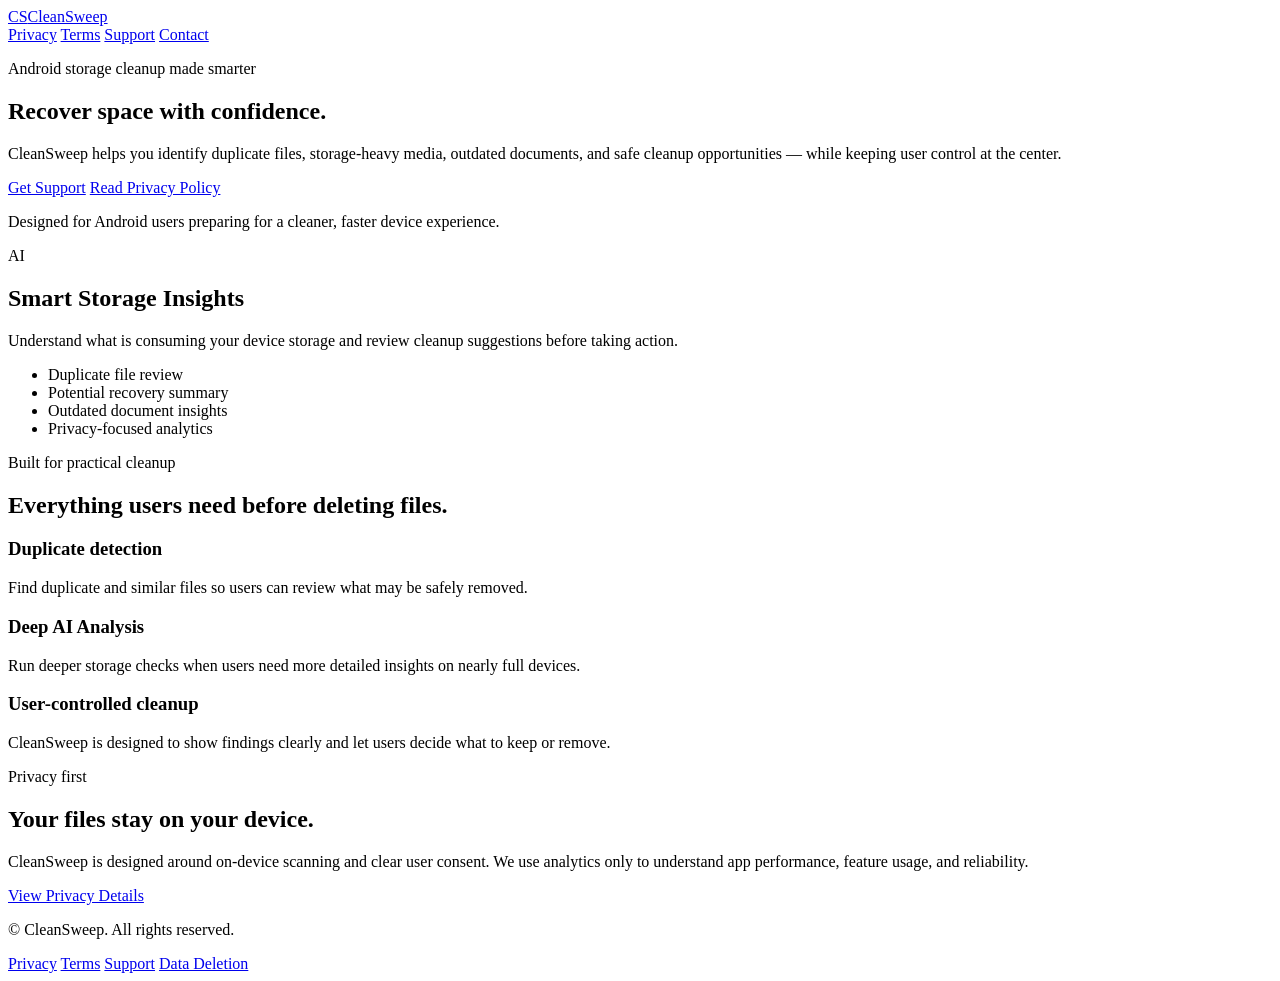
==== index.html @ a2da4248 "cleansweepapp website" ====
<!doctype html>
<html lang="en">
<head>
  <meta charset="utf-8" />
  <meta name="viewport" content="width=device-width, initial-scale=1" />
  <title>CleanSweep — Smart Storage Cleaner for Android</title>
  <meta name="description" content="CleanSweep helps Android users find duplicate files, outdated documents, and storage recovery opportunities with privacy-focused scanning." />
  <meta name="theme-color" content="#16a34a" />
  <link rel="icon" href="assets/favicon.svg" type="image/svg+xml" />
  <link rel="stylesheet" href="assets/styles.css" />
</head>
<body>
  <header class="site-header">
    <a class="brand" href="index.html" aria-label="CleanSweep home">
      <span class="logo">CS</span><span>CleanSweep</span>
    </a>
    <nav class="nav">
      <a href="privacy.html">Privacy</a>
      <a href="terms.html">Terms</a>
      <a href="support.html">Support</a>
      <a class="nav-cta" href="contact.html">Contact</a>
    </nav>
  </header>

  <main>
    <section class="hero">
      <div class="hero-copy">
        <p class="eyebrow">Android storage cleanup made smarter</p>
        <h1>Recover space with confidence.</h1>
        <p class="lead">CleanSweep helps you identify duplicate files, storage-heavy media, outdated documents, and safe cleanup opportunities — while keeping user control at the center.</p>
        <div class="hero-actions">
          <a class="button primary" href="support.html">Get Support</a>
          <a class="button secondary" href="privacy.html">Read Privacy Policy</a>
        </div>
        <p class="microcopy">Designed for Android users preparing for a cleaner, faster device experience.</p>
      </div>
      <div class="hero-card" aria-label="CleanSweep feature summary">
        <div class="ring"><span>AI</span></div>
        <h2>Smart Storage Insights</h2>
        <p>Understand what is consuming your device storage and review cleanup suggestions before taking action.</p>
        <ul>
          <li>Duplicate file review</li>
          <li>Potential recovery summary</li>
          <li>Outdated document insights</li>
          <li>Privacy-focused analytics</li>
        </ul>
      </div>
    </section>

    <section class="features" id="features">
      <div class="section-heading">
        <p class="eyebrow">Built for practical cleanup</p>
        <h2>Everything users need before deleting files.</h2>
      </div>
      <div class="grid three">
        <article class="feature-card">
          <h3>Duplicate detection</h3>
          <p>Find duplicate and similar files so users can review what may be safely removed.</p>
        </article>
        <article class="feature-card">
          <h3>Deep AI Analysis</h3>
          <p>Run deeper storage checks when users need more detailed insights on nearly full devices.</p>
        </article>
        <article class="feature-card">
          <h3>User-controlled cleanup</h3>
          <p>CleanSweep is designed to show findings clearly and let users decide what to keep or remove.</p>
        </article>
      </div>
    </section>

    <section class="trust">
      <div>
        <p class="eyebrow">Privacy first</p>
        <h2>Your files stay on your device.</h2>
        <p>CleanSweep is designed around on-device scanning and clear user consent. We use analytics only to understand app performance, feature usage, and reliability.</p>
      </div>
      <a class="button primary" href="privacy.html">View Privacy Details</a>
    </section>
  </main>

  <footer class="site-footer">
    <p>© <span id="year"></span> CleanSweep. All rights reserved.</p>
    <div>
      <a href="privacy.html">Privacy</a>
      <a href="terms.html">Terms</a>
      <a href="support.html">Support</a>
      <a href="delete-account.html">Data Deletion</a>
    </div>
  </footer>
  <script src="assets/main.js"></script>
</body>
</html>
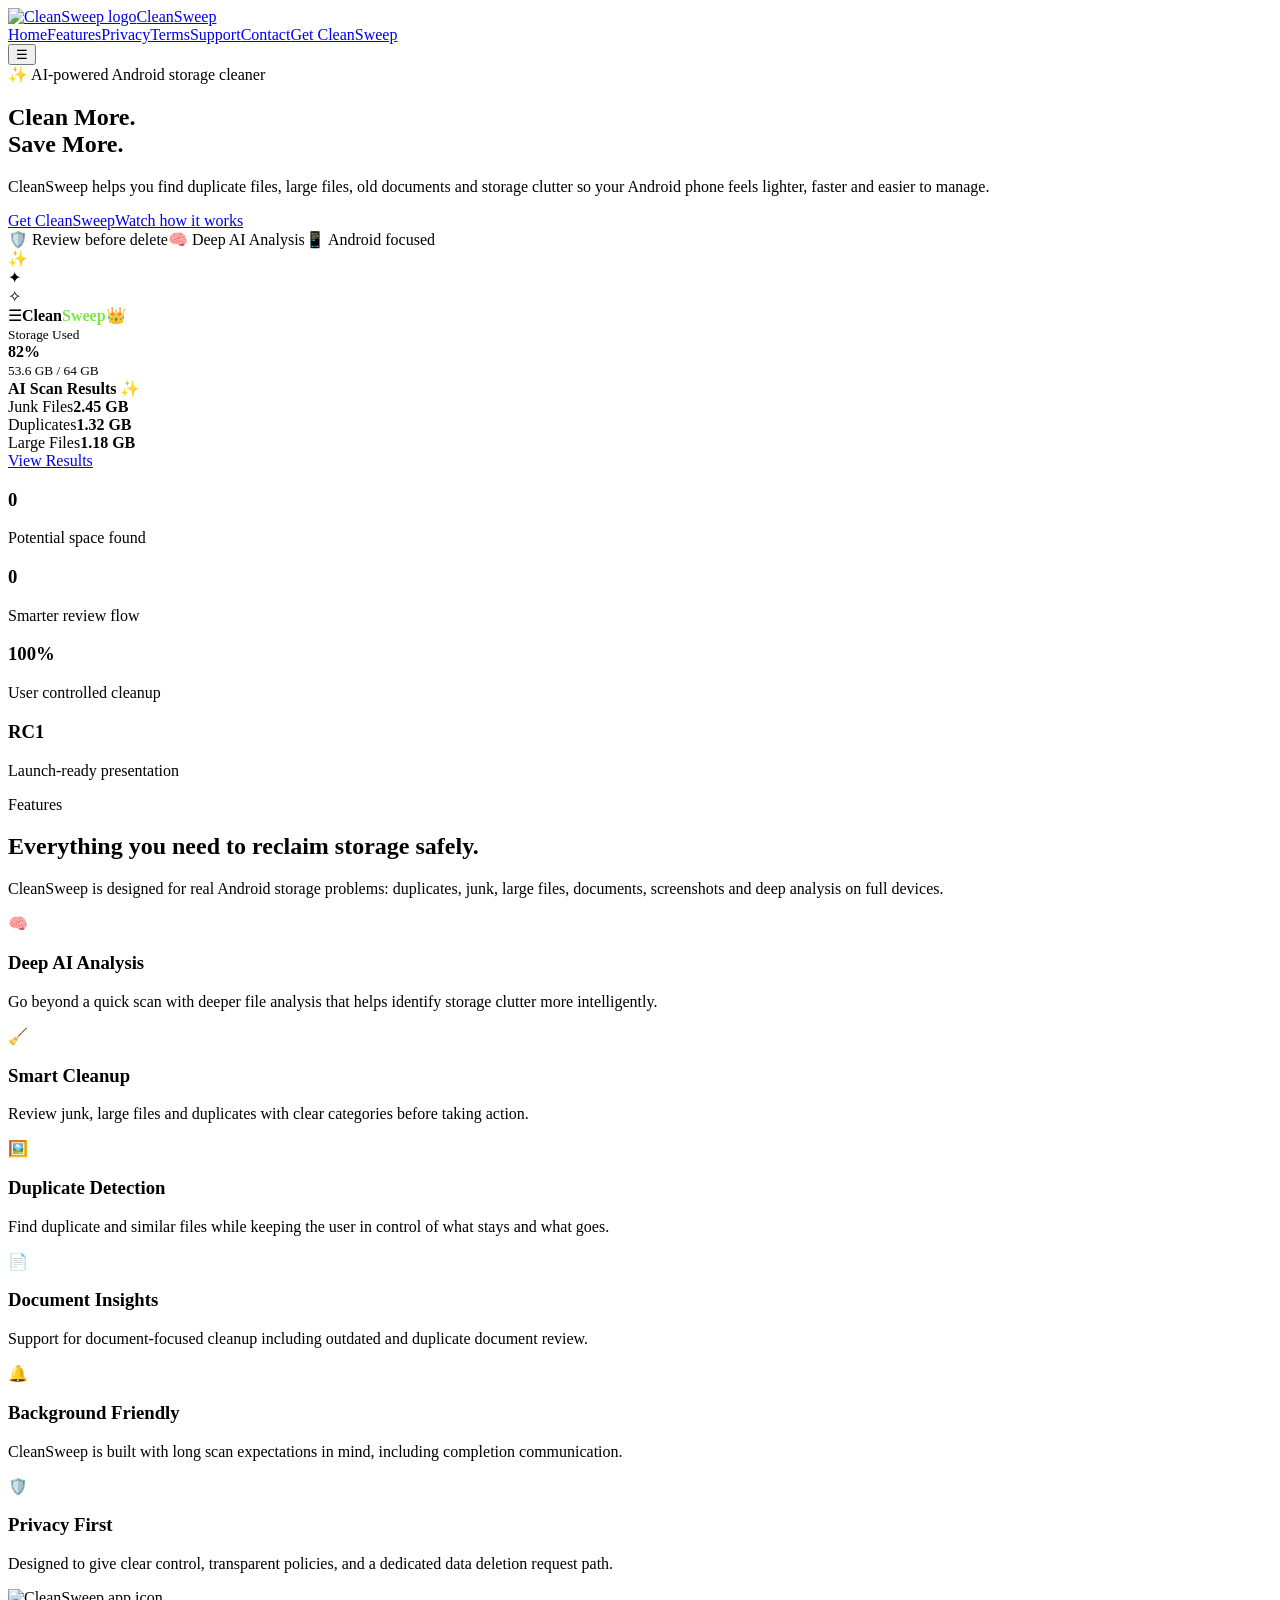
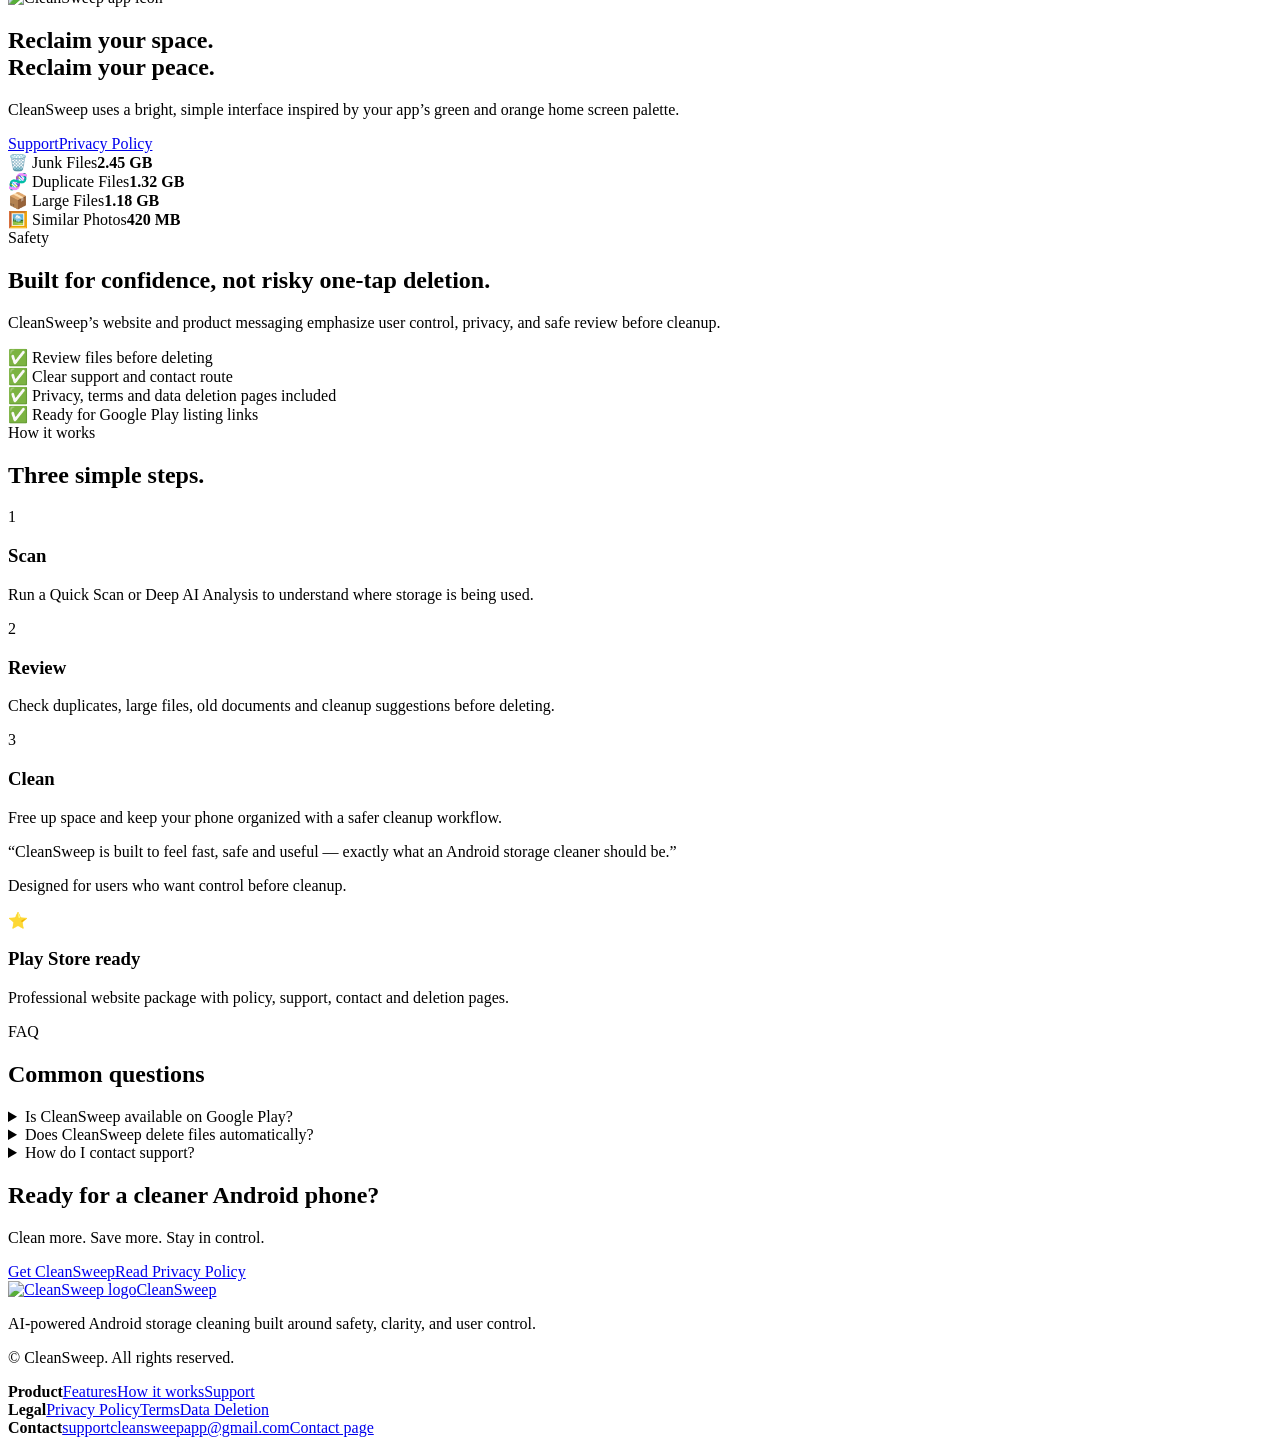
==== commit 34243b46: "Add files via upload" ====
--- a/index.html
+++ b/index.html
@@ -1,92 +1,9 @@
-<!doctype html>
-<html lang="en">
-<head>
-  <meta charset="utf-8" />
-  <meta name="viewport" content="width=device-width, initial-scale=1" />
-  <title>CleanSweep — Smart Storage Cleaner for Android</title>
-  <meta name="description" content="CleanSweep helps Android users find duplicate files, outdated documents, and storage recovery opportunities with privacy-focused scanning." />
-  <meta name="theme-color" content="#16a34a" />
-  <link rel="icon" href="assets/favicon.svg" type="image/svg+xml" />
-  <link rel="stylesheet" href="assets/styles.css" />
-</head>
-<body>
-  <header class="site-header">
-    <a class="brand" href="index.html" aria-label="CleanSweep home">
-      <span class="logo">CS</span><span>CleanSweep</span>
-    </a>
-    <nav class="nav">
-      <a href="privacy.html">Privacy</a>
-      <a href="terms.html">Terms</a>
-      <a href="support.html">Support</a>
-      <a class="nav-cta" href="contact.html">Contact</a>
-    </nav>
-  </header>
-
-  <main>
-    <section class="hero">
-      <div class="hero-copy">
-        <p class="eyebrow">Android storage cleanup made smarter</p>
-        <h1>Recover space with confidence.</h1>
-        <p class="lead">CleanSweep helps you identify duplicate files, storage-heavy media, outdated documents, and safe cleanup opportunities — while keeping user control at the center.</p>
-        <div class="hero-actions">
-          <a class="button primary" href="support.html">Get Support</a>
-          <a class="button secondary" href="privacy.html">Read Privacy Policy</a>
-        </div>
-        <p class="microcopy">Designed for Android users preparing for a cleaner, faster device experience.</p>
-      </div>
-      <div class="hero-card" aria-label="CleanSweep feature summary">
-        <div class="ring"><span>AI</span></div>
-        <h2>Smart Storage Insights</h2>
-        <p>Understand what is consuming your device storage and review cleanup suggestions before taking action.</p>
-        <ul>
-          <li>Duplicate file review</li>
-          <li>Potential recovery summary</li>
-          <li>Outdated document insights</li>
-          <li>Privacy-focused analytics</li>
-        </ul>
-      </div>
-    </section>
-
-    <section class="features" id="features">
-      <div class="section-heading">
-        <p class="eyebrow">Built for practical cleanup</p>
-        <h2>Everything users need before deleting files.</h2>
-      </div>
-      <div class="grid three">
-        <article class="feature-card">
-          <h3>Duplicate detection</h3>
-          <p>Find duplicate and similar files so users can review what may be safely removed.</p>
-        </article>
-        <article class="feature-card">
-          <h3>Deep AI Analysis</h3>
-          <p>Run deeper storage checks when users need more detailed insights on nearly full devices.</p>
-        </article>
-        <article class="feature-card">
-          <h3>User-controlled cleanup</h3>
-          <p>CleanSweep is designed to show findings clearly and let users decide what to keep or remove.</p>
-        </article>
-      </div>
-    </section>
-
-    <section class="trust">
-      <div>
-        <p class="eyebrow">Privacy first</p>
-        <h2>Your files stay on your device.</h2>
-        <p>CleanSweep is designed around on-device scanning and clear user consent. We use analytics only to understand app performance, feature usage, and reliability.</p>
-      </div>
-      <a class="button primary" href="privacy.html">View Privacy Details</a>
-    </section>
-  </main>
-
-  <footer class="site-footer">
-    <p>© <span id="year"></span> CleanSweep. All rights reserved.</p>
-    <div>
-      <a href="privacy.html">Privacy</a>
-      <a href="terms.html">Terms</a>
-      <a href="support.html">Support</a>
-      <a href="delete-account.html">Data Deletion</a>
-    </div>
-  </footer>
-  <script src="assets/main.js"></script>
-</body>
-</html>
+<!doctype html><html lang="en"><head><meta charset="utf-8"><meta name="viewport" content="width=device-width,initial-scale=1"><title>CleanSweep — Clean More. Save More.</title><meta name="description" content="CleanSweep is an Android storage cleaner that helps find junk, duplicate files, large files and storage clutter with safe review-before-delete controls."><link rel="icon" href="assets/favicon.svg"><link rel="stylesheet" href="assets/styles.css"></head><body><header class="site-header"><div class="wrap nav"><a class="brand" href="index.html"><img src="assets/cleansweep-logo.png" alt="CleanSweep logo"><span>Clean<span>Sweep</span></span></a><nav class="nav-links"><a href="index.html">Home</a><a href="index.html#features">Features</a><a href="privacy.html">Privacy</a><a href="terms.html">Terms</a><a href="support.html">Support</a><a href="contact.html">Contact</a><a class="nav-cta" href="contact.html">Get CleanSweep</a></nav><button class="menu" aria-label="Menu">☰</button></div></header>
+<main><section class="hero"><div class="wrap hero-grid"><div><span class="pill">✨ AI-powered Android storage cleaner</span><h1>Clean More.<br><span class="gradient-text">Save More.</span></h1><p class="lead">CleanSweep helps you find duplicate files, large files, old documents and storage clutter so your Android phone feels lighter, faster and easier to manage.</p><div class="hero-actions"><a class="btn primary" href="contact.html">Get CleanSweep</a><a class="btn secondary" href="#how">Watch how it works</a></div><div class="trust"><span>🛡️ Review before delete</span><span>🧠 Deep AI Analysis</span><span>📱 Android focused</span></div></div><div class="phone-stage"><div class="blob"></div><div class="spark s1">✨</div><div class="spark s2">✦</div><div class="spark s3">✧</div><div class="phone"><div class="phone-ui"><div class="phone-top"><span>☰</span><b>Clean<span style="color:#78e947">Sweep</span></b><span>👑</span></div><div class="ring"><div class="ring-inner"><div><small>Storage Used</small><br><strong>82%</strong><br><small>53.6 GB / 64 GB</small></div></div></div><div class="scan-card"><b>AI Scan Results ✨</b><div class="mini-row"><span>Junk Files</span><b>2.45 GB</b></div><div class="mini-row"><span>Duplicates</span><b>1.32 GB</b></div><div class="mini-row"><span>Large Files</span><b>1.18 GB</b></div><a class="btn primary" style="width:100%;margin-top:14px" href="#features">View Results</a></div></div></div></div></div></section>
+<section class="stats-strip"><div class="wrap stats"><div class="stat"><h3><span data-count="5" data-suffix="GB+">0</span></h3><p>Potential space found</p></div><div class="stat"><h3><span data-count="3" data-suffix="x">0</span></h3><p>Smarter review flow</p></div><div class="stat"><h3>100%</h3><p>User controlled cleanup</p></div><div class="stat"><h3>RC1</h3><p>Launch-ready presentation</p></div></div></section>
+<section id="features" class="section"><div class="wrap"><div class="section-head"><span class="eyebrow">Features</span><h2>Everything you need to reclaim storage safely.</h2><p>CleanSweep is designed for real Android storage problems: duplicates, junk, large files, documents, screenshots and deep analysis on full devices.</p></div><div class="features"><div class="card"><div class="icon">🧠</div><h3>Deep AI Analysis</h3><p>Go beyond a quick scan with deeper file analysis that helps identify storage clutter more intelligently.</p></div><div class="card"><div class="icon">🧹</div><h3>Smart Cleanup</h3><p>Review junk, large files and duplicates with clear categories before taking action.</p></div><div class="card"><div class="icon">🖼️</div><h3>Duplicate Detection</h3><p>Find duplicate and similar files while keeping the user in control of what stays and what goes.</p></div><div class="card"><div class="icon">📄</div><h3>Document Insights</h3><p>Support for document-focused cleanup including outdated and duplicate document review.</p></div><div class="card"><div class="icon">🔔</div><h3>Background Friendly</h3><p>CleanSweep is built with long scan expectations in mind, including completion communication.</p></div><div class="card"><div class="icon">🛡️</div><h3>Privacy First</h3><p>Designed to give clear control, transparent policies, and a dedicated data deletion request path.</p></div></div></div></section>
+<section class="section"><div class="wrap showcase"><div><img class="logo-tile" src="assets/cleansweep-logo.png" alt="CleanSweep app icon"><h2>Reclaim your space.<br>Reclaim your peace.</h2><p>CleanSweep uses a bright, simple interface inspired by your app’s green and orange home screen palette.</p><div class="hero-actions"><a class="btn primary" href="support.html">Support</a><a class="btn secondary" href="privacy.html">Privacy Policy</a></div></div><div class="mock-results"><div class="result-row"><span>🗑️ Junk Files</span><b>2.45 GB</b></div><div class="result-row"><span>🧬 Duplicate Files</span><b>1.32 GB</b></div><div class="result-row"><span>📦 Large Files</span><b>1.18 GB</b></div><div class="result-row"><span>🖼️ Similar Photos</span><b>420 MB</b></div></div></div></section>
+<section class="section"><div class="wrap safe"><div><span class="eyebrow">Safety</span><h2>Built for confidence, not risky one-tap deletion.</h2><p>CleanSweep’s website and product messaging emphasize user control, privacy, and safe review before cleanup.</p></div><div class="checklist"><div class="check">✅ Review files before deleting</div><div class="check">✅ Clear support and contact route</div><div class="check">✅ Privacy, terms and data deletion pages included</div><div class="check">✅ Ready for Google Play listing links</div></div></div></section>
+<section id="how" class="section"><div class="wrap"><div class="section-head"><span class="eyebrow">How it works</span><h2>Three simple steps.</h2></div><div class="steps"><div class="card step"><div class="icon">1</div><h3>Scan</h3><p>Run a Quick Scan or Deep AI Analysis to understand where storage is being used.</p></div><div class="card step"><div class="icon">2</div><h3>Review</h3><p>Check duplicates, large files, old documents and cleanup suggestions before deleting.</p></div><div class="card step"><div class="icon">3</div><h3>Clean</h3><p>Free up space and keep your phone organized with a safer cleanup workflow.</p></div></div></div></section>
+<section class="section"><div class="wrap reviews"><div class="card"><p class="quote">“CleanSweep is built to feel fast, safe and useful — exactly what an Android storage cleaner should be.”</p><p>Designed for users who want control before cleanup.</p></div><div class="card"><div class="icon">⭐</div><h3>Play Store ready</h3><p>Professional website package with policy, support, contact and deletion pages.</p></div></div></section>
+<section class="section"><div class="wrap"><div class="section-head"><span class="eyebrow">FAQ</span><h2>Common questions</h2></div><div class="faq"><details><summary>Is CleanSweep available on Google Play?</summary><p>Add your Play Store link to the “Get CleanSweep” buttons once the app listing is live.</p></details><details><summary>Does CleanSweep delete files automatically?</summary><p>The website messaging is designed around safe review-before-delete cleanup.</p></details><details><summary>How do I contact support?</summary><p>Email supportcleansweepapp@gmail.com or use the Contact page.</p></details></div></div></section><section class="cta"><div class="wrap"><h2>Ready for a cleaner Android phone?</h2><p>Clean more. Save more. Stay in control.</p><div class="hero-actions" style="justify-content:center"><a class="btn primary" href="contact.html">Get CleanSweep</a><a class="btn secondary" href="privacy.html">Read Privacy Policy</a></div></div></section></main><footer class="footer"><div class="wrap footer-grid"><div><a class="brand" href="index.html"><img src="assets/cleansweep-logo.png" alt="CleanSweep logo"><span>Clean<span>Sweep</span></span></a><p>AI-powered Android storage cleaning built around safety, clarity, and user control.</p><p>© <span id="year"></span> CleanSweep. All rights reserved.</p></div><div><b>Product</b><a href="index.html#features">Features</a><a href="index.html#how">How it works</a><a href="support.html">Support</a></div><div><b>Legal</b><a href="privacy.html">Privacy Policy</a><a href="terms.html">Terms</a><a href="delete-account.html">Data Deletion</a></div><div><b>Contact</b><a href="mailto:supportcleansweepapp@gmail.com">supportcleansweepapp@gmail.com</a><a href="contact.html">Contact page</a></div></div></footer><script src="assets/main.js"></script></body></html>
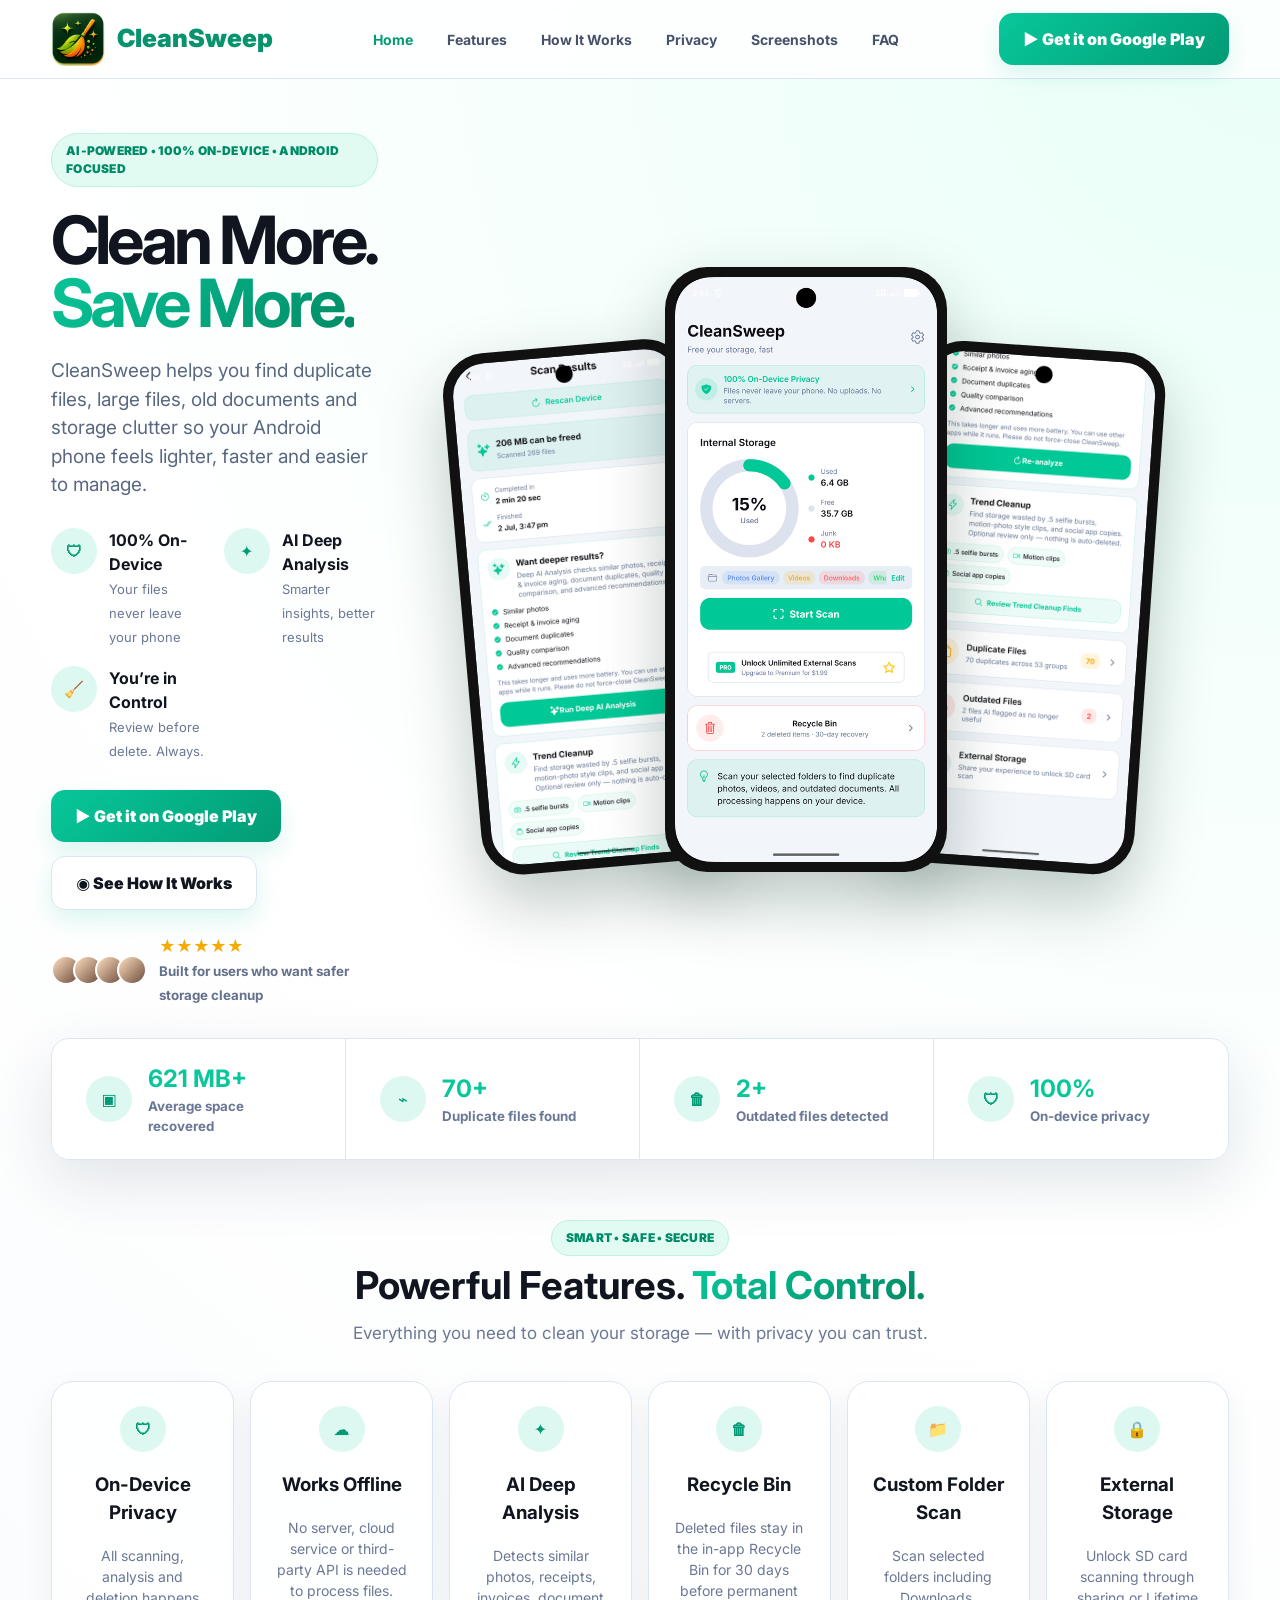
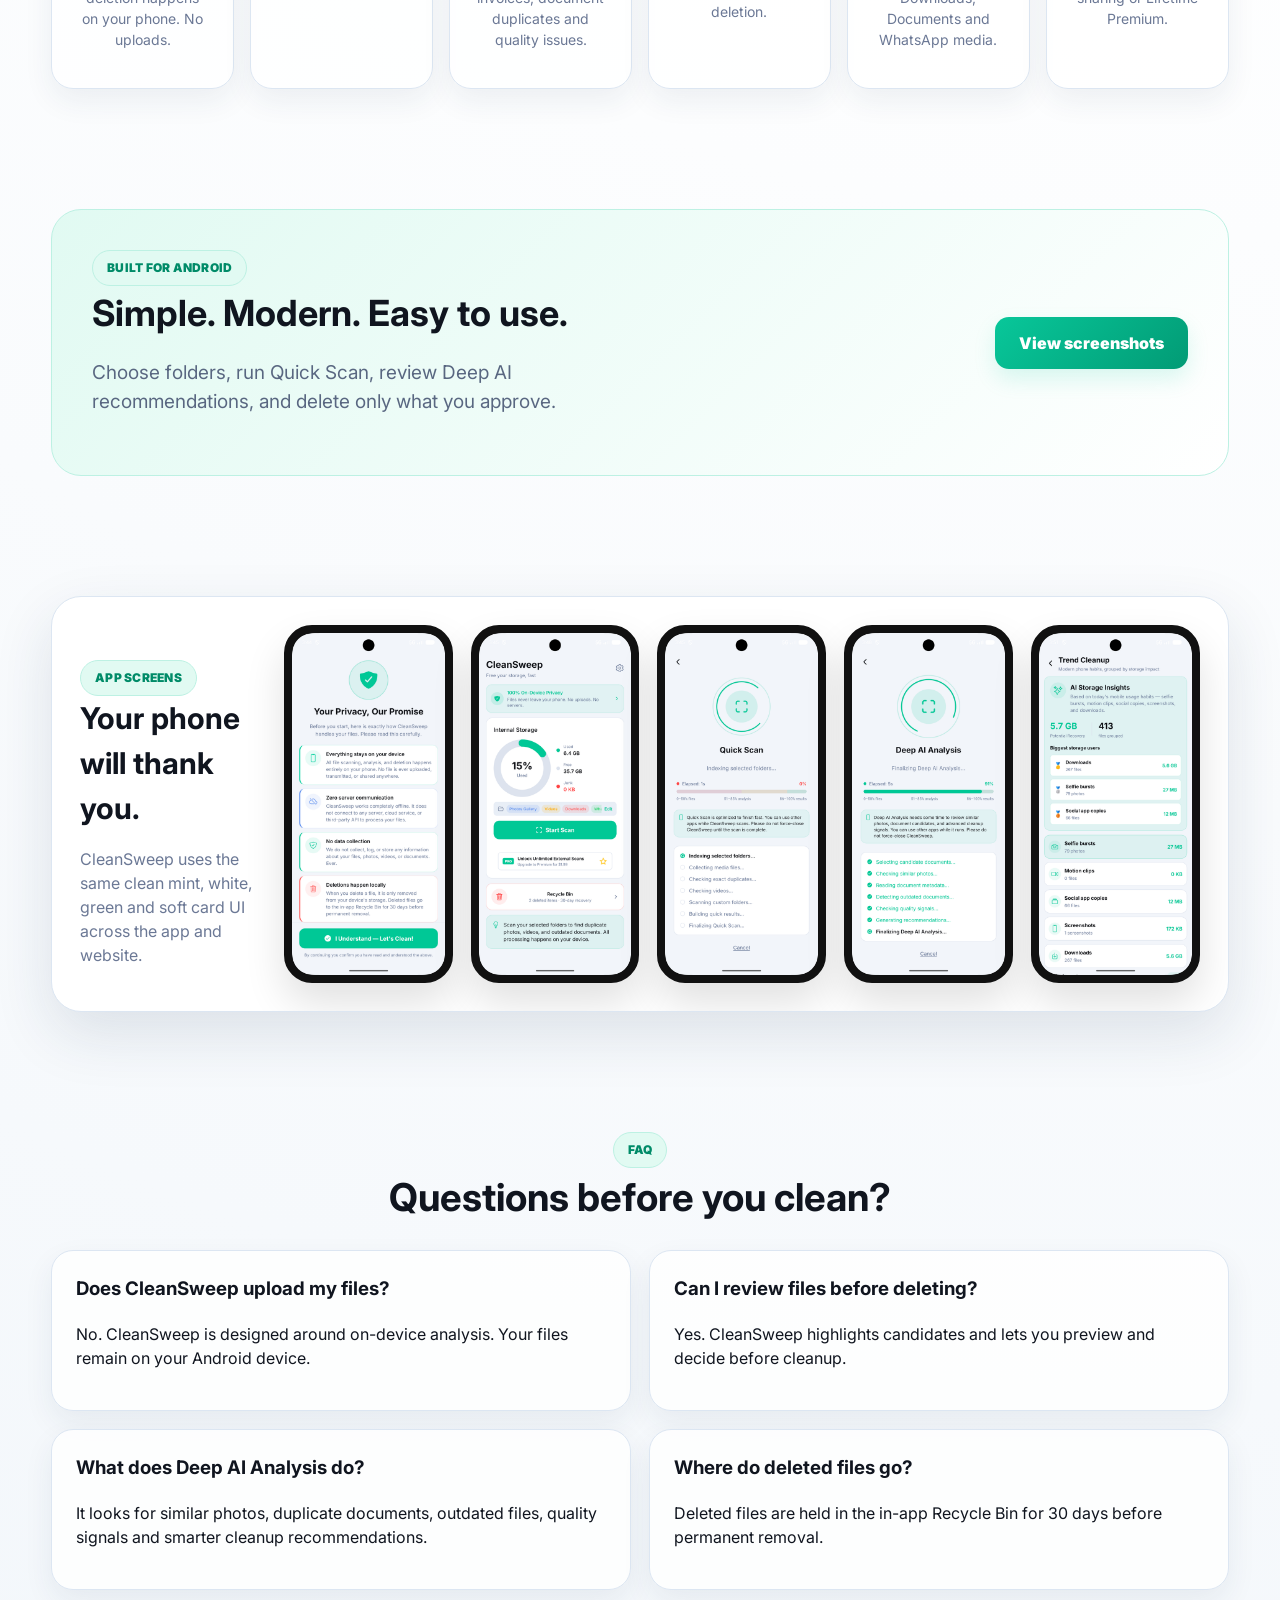
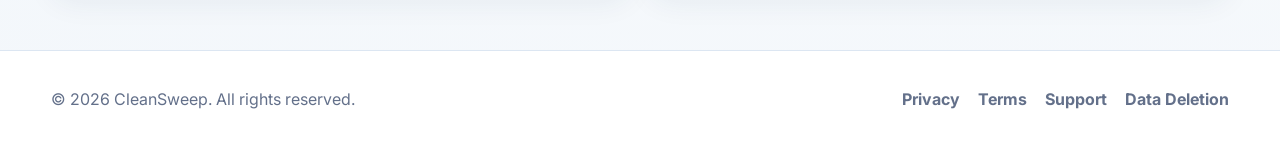
==== commit 0cd6daa7: "Add files via upload" ====
--- a/index.html
+++ b/index.html
@@ -1,9 +1 @@
-<!doctype html><html lang="en"><head><meta charset="utf-8"><meta name="viewport" content="width=device-width,initial-scale=1"><title>CleanSweep — Clean More. Save More.</title><meta name="description" content="CleanSweep is an Android storage cleaner that helps find junk, duplicate files, large files and storage clutter with safe review-before-delete controls."><link rel="icon" href="assets/favicon.svg"><link rel="stylesheet" href="assets/styles.css"></head><body><header class="site-header"><div class="wrap nav"><a class="brand" href="index.html"><img src="assets/cleansweep-logo.png" alt="CleanSweep logo"><span>Clean<span>Sweep</span></span></a><nav class="nav-links"><a href="index.html">Home</a><a href="index.html#features">Features</a><a href="privacy.html">Privacy</a><a href="terms.html">Terms</a><a href="support.html">Support</a><a href="contact.html">Contact</a><a class="nav-cta" href="contact.html">Get CleanSweep</a></nav><button class="menu" aria-label="Menu">☰</button></div></header>
-<main><section class="hero"><div class="wrap hero-grid"><div><span class="pill">✨ AI-powered Android storage cleaner</span><h1>Clean More.<br><span class="gradient-text">Save More.</span></h1><p class="lead">CleanSweep helps you find duplicate files, large files, old documents and storage clutter so your Android phone feels lighter, faster and easier to manage.</p><div class="hero-actions"><a class="btn primary" href="contact.html">Get CleanSweep</a><a class="btn secondary" href="#how">Watch how it works</a></div><div class="trust"><span>🛡️ Review before delete</span><span>🧠 Deep AI Analysis</span><span>📱 Android focused</span></div></div><div class="phone-stage"><div class="blob"></div><div class="spark s1">✨</div><div class="spark s2">✦</div><div class="spark s3">✧</div><div class="phone"><div class="phone-ui"><div class="phone-top"><span>☰</span><b>Clean<span style="color:#78e947">Sweep</span></b><span>👑</span></div><div class="ring"><div class="ring-inner"><div><small>Storage Used</small><br><strong>82%</strong><br><small>53.6 GB / 64 GB</small></div></div></div><div class="scan-card"><b>AI Scan Results ✨</b><div class="mini-row"><span>Junk Files</span><b>2.45 GB</b></div><div class="mini-row"><span>Duplicates</span><b>1.32 GB</b></div><div class="mini-row"><span>Large Files</span><b>1.18 GB</b></div><a class="btn primary" style="width:100%;margin-top:14px" href="#features">View Results</a></div></div></div></div></div></section>
-<section class="stats-strip"><div class="wrap stats"><div class="stat"><h3><span data-count="5" data-suffix="GB+">0</span></h3><p>Potential space found</p></div><div class="stat"><h3><span data-count="3" data-suffix="x">0</span></h3><p>Smarter review flow</p></div><div class="stat"><h3>100%</h3><p>User controlled cleanup</p></div><div class="stat"><h3>RC1</h3><p>Launch-ready presentation</p></div></div></section>
-<section id="features" class="section"><div class="wrap"><div class="section-head"><span class="eyebrow">Features</span><h2>Everything you need to reclaim storage safely.</h2><p>CleanSweep is designed for real Android storage problems: duplicates, junk, large files, documents, screenshots and deep analysis on full devices.</p></div><div class="features"><div class="card"><div class="icon">🧠</div><h3>Deep AI Analysis</h3><p>Go beyond a quick scan with deeper file analysis that helps identify storage clutter more intelligently.</p></div><div class="card"><div class="icon">🧹</div><h3>Smart Cleanup</h3><p>Review junk, large files and duplicates with clear categories before taking action.</p></div><div class="card"><div class="icon">🖼️</div><h3>Duplicate Detection</h3><p>Find duplicate and similar files while keeping the user in control of what stays and what goes.</p></div><div class="card"><div class="icon">📄</div><h3>Document Insights</h3><p>Support for document-focused cleanup including outdated and duplicate document review.</p></div><div class="card"><div class="icon">🔔</div><h3>Background Friendly</h3><p>CleanSweep is built with long scan expectations in mind, including completion communication.</p></div><div class="card"><div class="icon">🛡️</div><h3>Privacy First</h3><p>Designed to give clear control, transparent policies, and a dedicated data deletion request path.</p></div></div></div></section>
-<section class="section"><div class="wrap showcase"><div><img class="logo-tile" src="assets/cleansweep-logo.png" alt="CleanSweep app icon"><h2>Reclaim your space.<br>Reclaim your peace.</h2><p>CleanSweep uses a bright, simple interface inspired by your app’s green and orange home screen palette.</p><div class="hero-actions"><a class="btn primary" href="support.html">Support</a><a class="btn secondary" href="privacy.html">Privacy Policy</a></div></div><div class="mock-results"><div class="result-row"><span>🗑️ Junk Files</span><b>2.45 GB</b></div><div class="result-row"><span>🧬 Duplicate Files</span><b>1.32 GB</b></div><div class="result-row"><span>📦 Large Files</span><b>1.18 GB</b></div><div class="result-row"><span>🖼️ Similar Photos</span><b>420 MB</b></div></div></div></section>
-<section class="section"><div class="wrap safe"><div><span class="eyebrow">Safety</span><h2>Built for confidence, not risky one-tap deletion.</h2><p>CleanSweep’s website and product messaging emphasize user control, privacy, and safe review before cleanup.</p></div><div class="checklist"><div class="check">✅ Review files before deleting</div><div class="check">✅ Clear support and contact route</div><div class="check">✅ Privacy, terms and data deletion pages included</div><div class="check">✅ Ready for Google Play listing links</div></div></div></section>
-<section id="how" class="section"><div class="wrap"><div class="section-head"><span class="eyebrow">How it works</span><h2>Three simple steps.</h2></div><div class="steps"><div class="card step"><div class="icon">1</div><h3>Scan</h3><p>Run a Quick Scan or Deep AI Analysis to understand where storage is being used.</p></div><div class="card step"><div class="icon">2</div><h3>Review</h3><p>Check duplicates, large files, old documents and cleanup suggestions before deleting.</p></div><div class="card step"><div class="icon">3</div><h3>Clean</h3><p>Free up space and keep your phone organized with a safer cleanup workflow.</p></div></div></div></section>
-<section class="section"><div class="wrap reviews"><div class="card"><p class="quote">“CleanSweep is built to feel fast, safe and useful — exactly what an Android storage cleaner should be.”</p><p>Designed for users who want control before cleanup.</p></div><div class="card"><div class="icon">⭐</div><h3>Play Store ready</h3><p>Professional website package with policy, support, contact and deletion pages.</p></div></div></section>
-<section class="section"><div class="wrap"><div class="section-head"><span class="eyebrow">FAQ</span><h2>Common questions</h2></div><div class="faq"><details><summary>Is CleanSweep available on Google Play?</summary><p>Add your Play Store link to the “Get CleanSweep” buttons once the app listing is live.</p></details><details><summary>Does CleanSweep delete files automatically?</summary><p>The website messaging is designed around safe review-before-delete cleanup.</p></details><details><summary>How do I contact support?</summary><p>Email supportcleansweepapp@gmail.com or use the Contact page.</p></details></div></div></section><section class="cta"><div class="wrap"><h2>Ready for a cleaner Android phone?</h2><p>Clean more. Save more. Stay in control.</p><div class="hero-actions" style="justify-content:center"><a class="btn primary" href="contact.html">Get CleanSweep</a><a class="btn secondary" href="privacy.html">Read Privacy Policy</a></div></div></section></main><footer class="footer"><div class="wrap footer-grid"><div><a class="brand" href="index.html"><img src="assets/cleansweep-logo.png" alt="CleanSweep logo"><span>Clean<span>Sweep</span></span></a><p>AI-powered Android storage cleaning built around safety, clarity, and user control.</p><p>© <span id="year"></span> CleanSweep. All rights reserved.</p></div><div><b>Product</b><a href="index.html#features">Features</a><a href="index.html#how">How it works</a><a href="support.html">Support</a></div><div><b>Legal</b><a href="privacy.html">Privacy Policy</a><a href="terms.html">Terms</a><a href="delete-account.html">Data Deletion</a></div><div><b>Contact</b><a href="mailto:supportcleansweepapp@gmail.com">supportcleansweepapp@gmail.com</a><a href="contact.html">Contact page</a></div></div></footer><script src="assets/main.js"></script></body></html>+<!doctype html><html lang="en"><head><meta charset="utf-8"><meta name="viewport" content="width=device-width,initial-scale=1"><title>CleanSweep — AI-powered Android storage cleaner</title><meta name="description" content="CleanSweep helps Android users find duplicate files, outdated documents, large files, and storage clutter with 100% on-device privacy."><link rel="icon" href="assets/favicon.png"><link rel="preconnect" href="https://fonts.googleapis.com"><link rel="preconnect" href="https://fonts.gstatic.com" crossorigin><link href="https://fonts.googleapis.com/css2?family=Inter:wght@400;600;700;800;900&display=swap" rel="stylesheet"><link rel="stylesheet" href="assets/styles.css"></head><body><nav class="nav"><div class="container nav-inner"><a class="brand" href="index.html"><img src="assets/cleansweep-logo.png" alt="CleanSweep logo"><span>CleanSweep</span></a><div class="nav-links"><a class="active" href="index.html">Home</a><a href="#features">Features</a><a href="#how">How It Works</a><a href="privacy.html">Privacy</a><a href="#screenshots">Screenshots</a><a href="#faq">FAQ</a></div><a class="nav-cta" href="#download">▶ Get it on Google Play</a><button class="menu">☰</button></div><div class="mobile-bar"><a href="index.html">Home</a><a href="#features">Features</a><a href="privacy.html">Privacy</a><a href="support.html">Support</a><a href="contact.html">Contact</a></div></nav><main><section class="hero"><div class="container hero-grid"><div><span class="pill">AI-powered • 100% on-device • Android focused</span><h1>Clean More.<br><span class="gradient">Save More.</span></h1><p class="lead">CleanSweep helps you find duplicate files, large files, old documents and storage clutter so your Android phone feels lighter, faster and easier to manage.</p><div class="hero-points"><div class="point"><div class="icon">🛡</div><div><strong>100% On-Device</strong><span>Your files never leave your phone</span></div></div><div class="point"><div class="icon">✦</div><div><strong>AI Deep Analysis</strong><span>Smarter insights, better results</span></div></div><div class="point"><div class="icon">🧹</div><div><strong>You’re in Control</strong><span>Review before delete. Always.</span></div></div></div><div class="actions"><a class="btn primary" id="download" href="#">▶ Get it on Google Play</a><a class="btn secondary" href="#how">◉ See How It Works</a></div><div class="rating"><div class="avatars"><span></span><span></span><span></span><span></span></div><div><div class="stars">★★★★★</div><small>Built for users who want safer storage cleanup</small></div></div></div><div class="phones"><div class="phone one"><img src="assets/screenshots/results.png" alt="CleanSweep scan results screen"></div><div class="phone two"><img src="assets/screenshots/home.png" alt="CleanSweep home screen"></div><div class="phone three"><img src="assets/screenshots/duplicates.png" alt="CleanSweep duplicate files screen"></div></div></div></section><div class="container"><div class="statbar"><div class="stat"><div class="icon">▣</div><div><b>621 MB+</b><small>Average space recovered</small></div></div><div class="stat"><div class="icon">⌁</div><div><b>70+</b><small>Duplicate files found</small></div></div><div class="stat"><div class="icon">🗑</div><div><b>2+</b><small>Outdated files detected</small></div></div><div class="stat"><div class="icon">🛡</div><div><b>100%</b><small>On-device privacy</small></div></div></div></div><section id="features" class="section"><div class="container"><div class="section-title"><span class="pill">Smart • Safe • Secure</span><h2>Powerful Features. <span class="gradient">Total Control.</span></h2><p>Everything you need to clean your storage — with privacy you can trust.</p></div><div class="features"><div class="card feature"><div class="icon">🛡</div><h3>On-Device Privacy</h3><p>All scanning, analysis and deletion happens on your phone. No uploads.</p></div><div class="card feature"><div class="icon">☁</div><h3>Works Offline</h3><p>No server, cloud service or third-party API is needed to process files.</p></div><div class="card feature"><div class="icon">✦</div><h3>AI Deep Analysis</h3><p>Detects similar photos, receipts, invoices, document duplicates and quality issues.</p></div><div class="card feature"><div class="icon">🗑</div><h3>Recycle Bin</h3><p>Deleted files stay in the in-app Recycle Bin for 30 days before permanent deletion.</p></div><div class="card feature"><div class="icon">📁</div><h3>Custom Folder Scan</h3><p>Scan selected folders including Downloads, Documents and WhatsApp media.</p></div><div class="card feature"><div class="icon">🔒</div><h3>External Storage</h3><p>Unlock SD card scanning through sharing or Lifetime Premium.</p></div></div></div></section><section id="how" class="section"><div class="container"><div class="wide-cta"><div><span class="pill">Built for Android</span><h2>Simple. Modern. Easy to use.</h2><p class="lead">Choose folders, run Quick Scan, review Deep AI recommendations, and delete only what you approve.</p></div><a class="btn primary" href="#screenshots">View screenshots</a></div></div></section><section id="screenshots" class="section"><div class="container showcase"><div class="shot-row"><div class="shot-copy"><span class="pill">App Screens</span><h3>Your phone will thank you.</h3><p>CleanSweep uses the same clean mint, white, green and soft card UI across the app and website.</p></div><div class="mini-phone"><img src="assets/screenshots/privacy.png" alt="Privacy promise screen"></div><div class="mini-phone"><img src="assets/screenshots/home.png" alt="Home screen"></div><div class="mini-phone"><img src="assets/screenshots/quick-scan.png" alt="Quick scan screen"></div><div class="mini-phone"><img src="assets/screenshots/deep-results.png" alt="Deep AI results screen"></div><div class="mini-phone"><img src="assets/screenshots/outdated.png" alt="Outdated files screen"></div></div></div></section><section id="faq" class="section"><div class="container"><div class="section-title"><span class="pill">FAQ</span><h2>Questions before you clean?</h2></div><div class="faq-grid"><div class="card faq"><h3>Does CleanSweep upload my files?</h3><p>No. CleanSweep is designed around on-device analysis. Your files remain on your Android device.</p></div><div class="card faq"><h3>Can I review files before deleting?</h3><p>Yes. CleanSweep highlights candidates and lets you preview and decide before cleanup.</p></div><div class="card faq"><h3>What does Deep AI Analysis do?</h3><p>It looks for similar photos, duplicate documents, outdated files, quality signals and smarter cleanup recommendations.</p></div><div class="card faq"><h3>Where do deleted files go?</h3><p>Deleted files are held in the in-app Recycle Bin for 30 days before permanent removal.</p></div></div></div></section></main><footer class="footer"><div class="container footer-grid"><div>© <span data-year></span> CleanSweep. All rights reserved.</div><div><a href="privacy.html">Privacy</a><a href="terms.html">Terms</a><a href="support.html">Support</a><a href="delete-account.html">Data Deletion</a></div></div></footer><script src="assets/main.js"></script></body></html>
--- a/assets/styles.css
+++ b/assets/styles.css
@@ -0,0 +1 @@
+:root{--bg:#f3f7fb;--surface:#fff;--mint:#dff8f3;--mint2:#ecfffa;--green:#08c79a;--green2:#029b75;--dark:#10151f;--muted:#6b7895;--line:#dce6f2;--orange:#f6a500;--red:#ff4d55;--blue:#5d8df6;--shadow:0 22px 60px rgba(25,49,82,.12);--radius:28px}*{box-sizing:border-box}html{scroll-behavior:smooth}body{margin:0;font-family:Inter,ui-sans-serif,system-ui,-apple-system,Segoe UI,Roboto,Arial,sans-serif;background:radial-gradient(circle at top right,#e9fff8 0,#fff 35%,var(--bg) 100%);color:var(--dark);line-height:1.5}a{color:inherit;text-decoration:none}img{max-width:100%;display:block}.container{width:min(1180px,92vw);margin:auto}.nav{position:sticky;top:0;z-index:50;background:rgba(255,255,255,.82);backdrop-filter:blur(18px);border-bottom:1px solid var(--line)}.nav-inner{display:flex;align-items:center;justify-content:space-between;height:78px}.brand{display:flex;align-items:center;gap:12px;font-weight:900;font-size:25px;color:#07936d}.brand img{width:54px;height:54px;border-radius:14px}.nav-links{display:flex;gap:34px;font-weight:700;color:#46516a;font-size:14px}.nav-links a.active,.nav-links a:hover{color:var(--green2)}.nav-cta,.btn{display:inline-flex;align-items:center;justify-content:center;gap:10px;border-radius:14px;padding:14px 24px;font-weight:900;border:1px solid var(--line);box-shadow:0 10px 22px rgba(8,199,154,.14)}.nav-cta,.btn.primary{background:linear-gradient(135deg,var(--green),var(--green2));color:white;border:0}.btn.secondary{background:white}.menu{display:none;border:0;background:#eef7f4;border-radius:12px;padding:10px;font-size:22px}.hero{padding:54px 0 42px}.hero-grid{display:grid;grid-template-columns:.9fr 1.25fr;align-items:center;gap:42px}.pill{display:inline-flex;gap:10px;align-items:center;padding:8px 14px;border-radius:999px;background:#e1faf2;color:#008b68;border:1px solid #bdf1e3;font-size:12px;font-weight:900;letter-spacing:.02em;text-transform:uppercase}.hero h1{font-size:clamp(46px,5.2vw,78px);line-height:.95;margin:22px 0 22px;letter-spacing:-.06em}.gradient{background:linear-gradient(135deg,#08c79a,#018964);-webkit-background-clip:text;background-clip:text;color:transparent}.lead{font-size:19px;color:#596781;max-width:560px}.hero-points{display:grid;grid-template-columns:1fr 1fr;gap:18px;margin:28px 0}.point{display:flex;gap:12px;align-items:flex-start}.icon{width:46px;height:46px;border-radius:50%;display:grid;place-items:center;background:#dcf8f0;color:var(--green2);font-weight:900;flex:0 0 auto}.point strong{display:block}.point span{font-size:13px;color:var(--muted)}.actions{display:flex;gap:14px;flex-wrap:wrap;margin-top:25px}.rating{display:flex;gap:12px;align-items:center;margin-top:24px;color:#64718c;font-weight:700}.avatars{display:flex}.avatars span{width:30px;height:30px;border-radius:50%;background:linear-gradient(135deg,#ffe0bf,#6d4b3d);border:2px solid white;margin-left:-8px}.avatars span:first-child{margin-left:0}.stars{color:#f7ab00}.phones{position:relative;min-height:600px;display:flex;align-items:flex-end;justify-content:center}.phone{width:245px;border-radius:42px;background:#111;padding:10px;box-shadow:0 28px 65px rgba(3,34,24,.25);position:relative}.phone img{border-radius:33px}.phone.one{transform:rotate(-5deg) translateX(42px);z-index:1}.phone.two{width:282px;z-index:3}.phone.three{transform:rotate(4deg) translateX(-42px);z-index:2}.statbar{margin-top:-10px;background:rgba(255,255,255,.9);border:1px solid var(--line);box-shadow:var(--shadow);border-radius:18px;display:grid;grid-template-columns:repeat(4,1fr);overflow:hidden}.stat{display:flex;align-items:center;gap:16px;padding:22px 34px;border-right:1px solid var(--line)}.stat:last-child{border-right:0}.stat b{font-size:24px;color:var(--green)}.stat small{display:block;color:var(--muted);font-weight:700}.section{padding:60px 0}.section-title{text-align:center;margin-bottom:34px}.section-title h2{font-size:clamp(30px,3vw,46px);line-height:1;margin:10px 0}.section-title p{color:var(--muted);font-size:17px}.features{display:grid;grid-template-columns:repeat(6,1fr);gap:16px}.card{background:rgba(255,255,255,.84);border:1px solid var(--line);border-radius:22px;padding:24px;box-shadow:0 12px 30px rgba(30,56,88,.07)}.feature{text-align:center}.feature .icon{margin:0 auto 16px}.feature p{font-size:14px;color:var(--muted)}.showcase{background:white;border:1px solid var(--line);border-radius:30px;padding:28px;box-shadow:var(--shadow);overflow:hidden}.shot-row{display:grid;grid-template-columns:1.1fr repeat(5,1fr);gap:18px;align-items:end}.shot-copy h3{font-size:30px;margin:0 0 10px}.shot-copy p{color:var(--muted)}.mini-phone{border:8px solid #111;border-radius:28px;overflow:hidden;box-shadow:0 20px 40px rgba(0,0,0,.12);background:#111}.wide-cta{background:linear-gradient(135deg,#e1faf2,#fff);border:1px solid #bdf1e3;border-radius:30px;padding:40px;display:grid;grid-template-columns:1fr auto;gap:22px;align-items:center}.wide-cta h2{font-size:36px;margin:0 0 8px}.faq-grid{display:grid;grid-template-columns:repeat(2,1fr);gap:18px}.faq h3{margin-top:0}.footer{padding:36px 0;border-top:1px solid var(--line);background:#fff}.footer-grid{display:flex;justify-content:space-between;gap:24px;align-items:center;color:#63708a}.footer a{font-weight:700;margin-left:18px}.page-hero{padding:76px 0 34px}.page-hero h1{font-size:52px;letter-spacing:-.04em;margin:10px 0}.content{background:white;border:1px solid var(--line);border-radius:26px;padding:34px;box-shadow:var(--shadow);margin-bottom:60px}.content h2{margin-top:28px}.content p,.content li{color:#5d6a84}.notice{background:#e1faf2;border:1px solid #bdf1e3;border-radius:18px;padding:18px;margin:20px 0}.contact-grid{display:grid;grid-template-columns:1fr 1fr;gap:20px}.mobile-bar{display:none}.screenshot-gallery{display:grid;grid-template-columns:repeat(5,1fr);gap:18px}@media(max-width:1000px){.nav-links,.nav-cta{display:none}.menu{display:block}.mobile-bar.open{display:grid}.mobile-bar{position:absolute;left:0;right:0;top:78px;background:white;border-bottom:1px solid var(--line);padding:20px;gap:14px}.hero-grid{grid-template-columns:1fr}.phones{min-height:auto}.features{grid-template-columns:repeat(2,1fr)}.shot-row{grid-template-columns:repeat(2,1fr)}.statbar{grid-template-columns:repeat(2,1fr)}.wide-cta{grid-template-columns:1fr}.faq-grid,.contact-grid{grid-template-columns:1fr}.screenshot-gallery{grid-template-columns:repeat(2,1fr)}}@media(max-width:640px){.hero-points,.statbar{grid-template-columns:1fr}.stat{border-right:0;border-bottom:1px solid var(--line)}.phones{display:block}.phone{width:68%;margin:0 auto 18px}.phone.one,.phone.three{display:none}.features{grid-template-columns:1fr}.shot-row{grid-template-columns:1fr}.hero h1{font-size:48px}.section{padding:42px 0}.brand span{font-size:21px}.screenshot-gallery{grid-template-columns:1fr}}
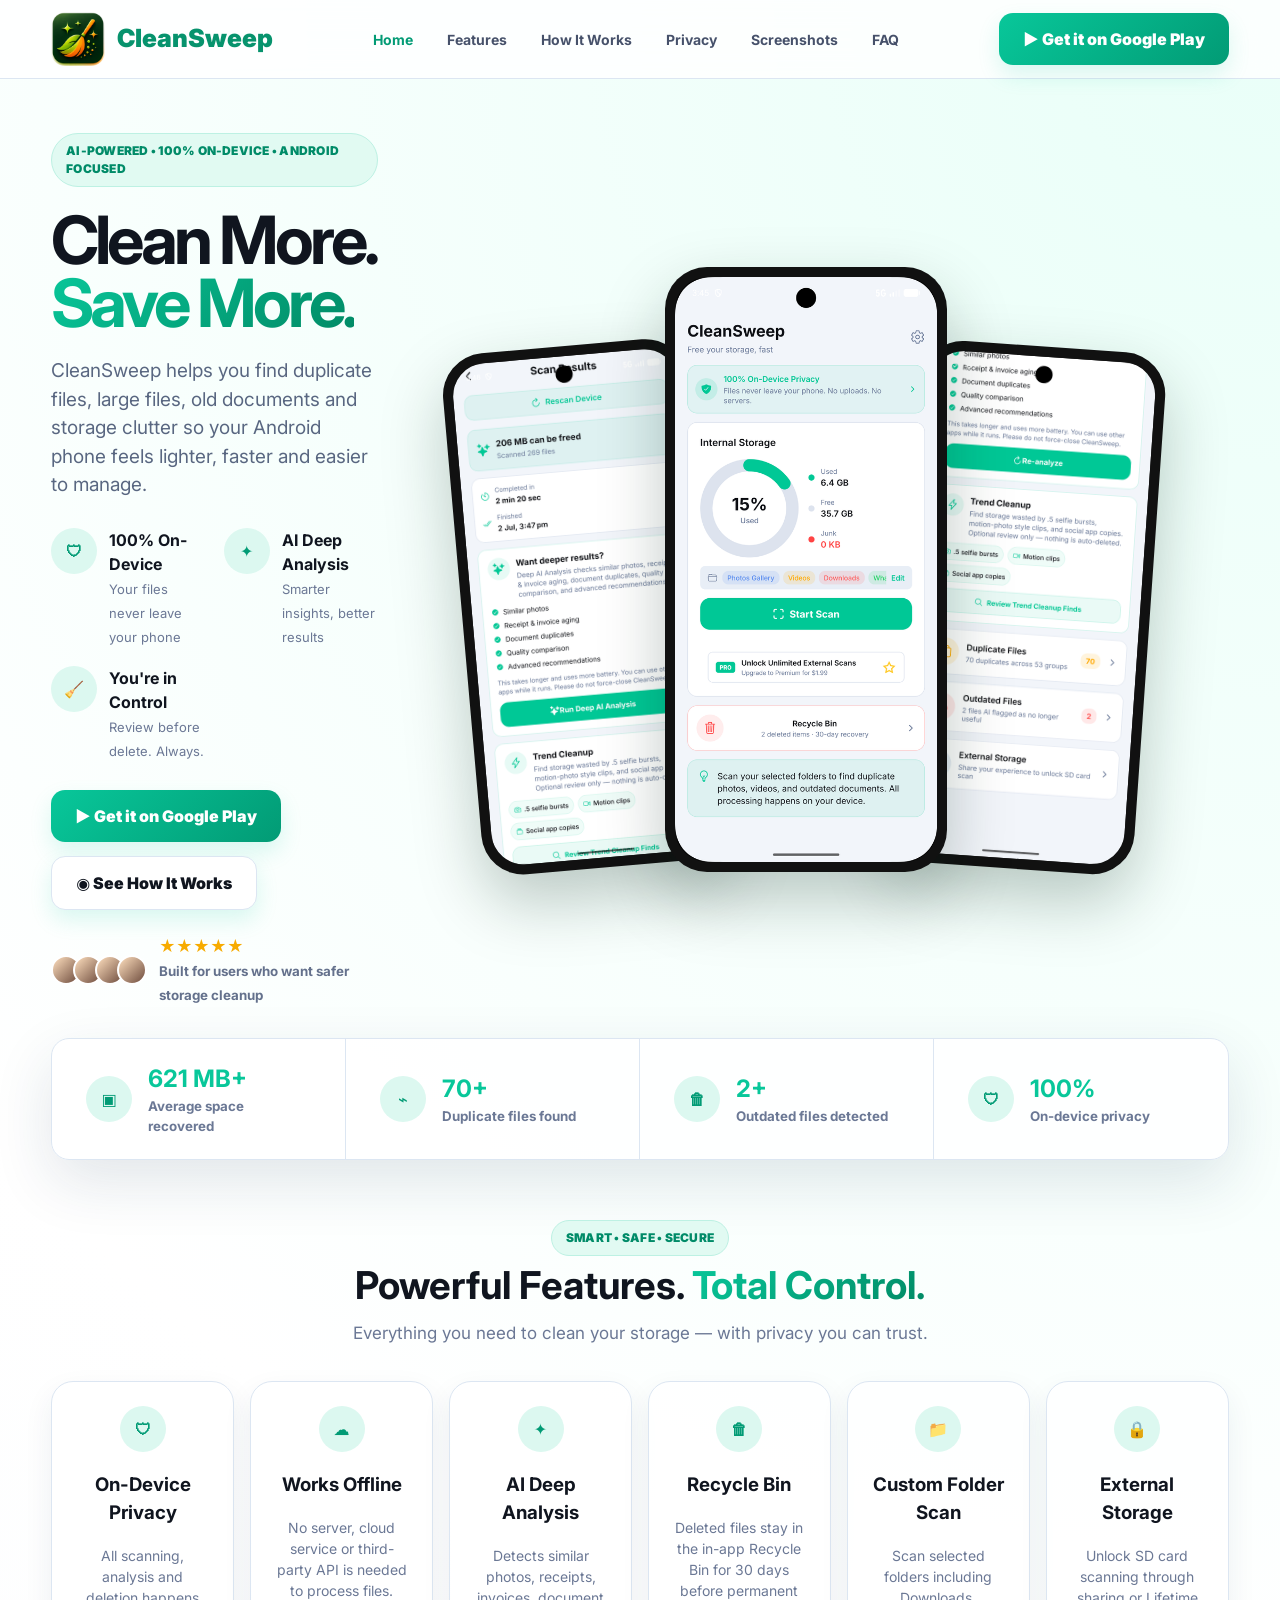
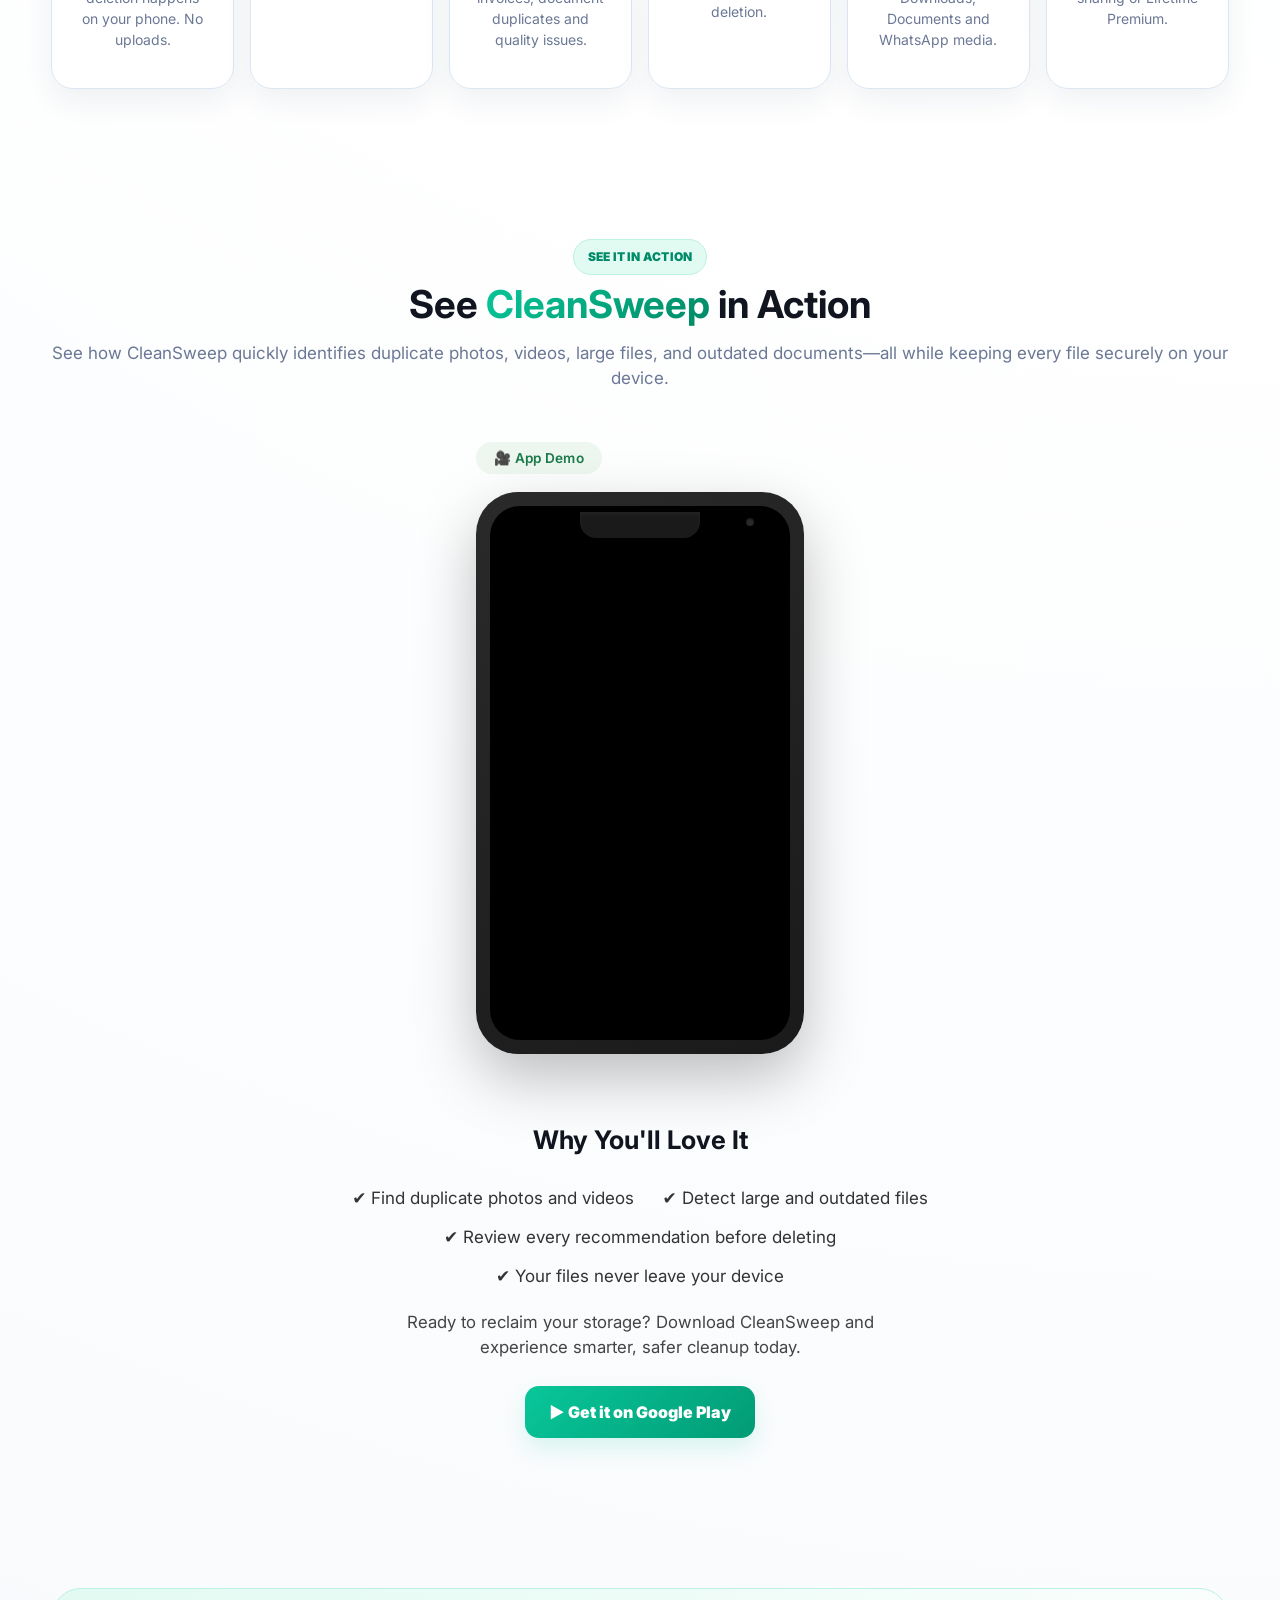
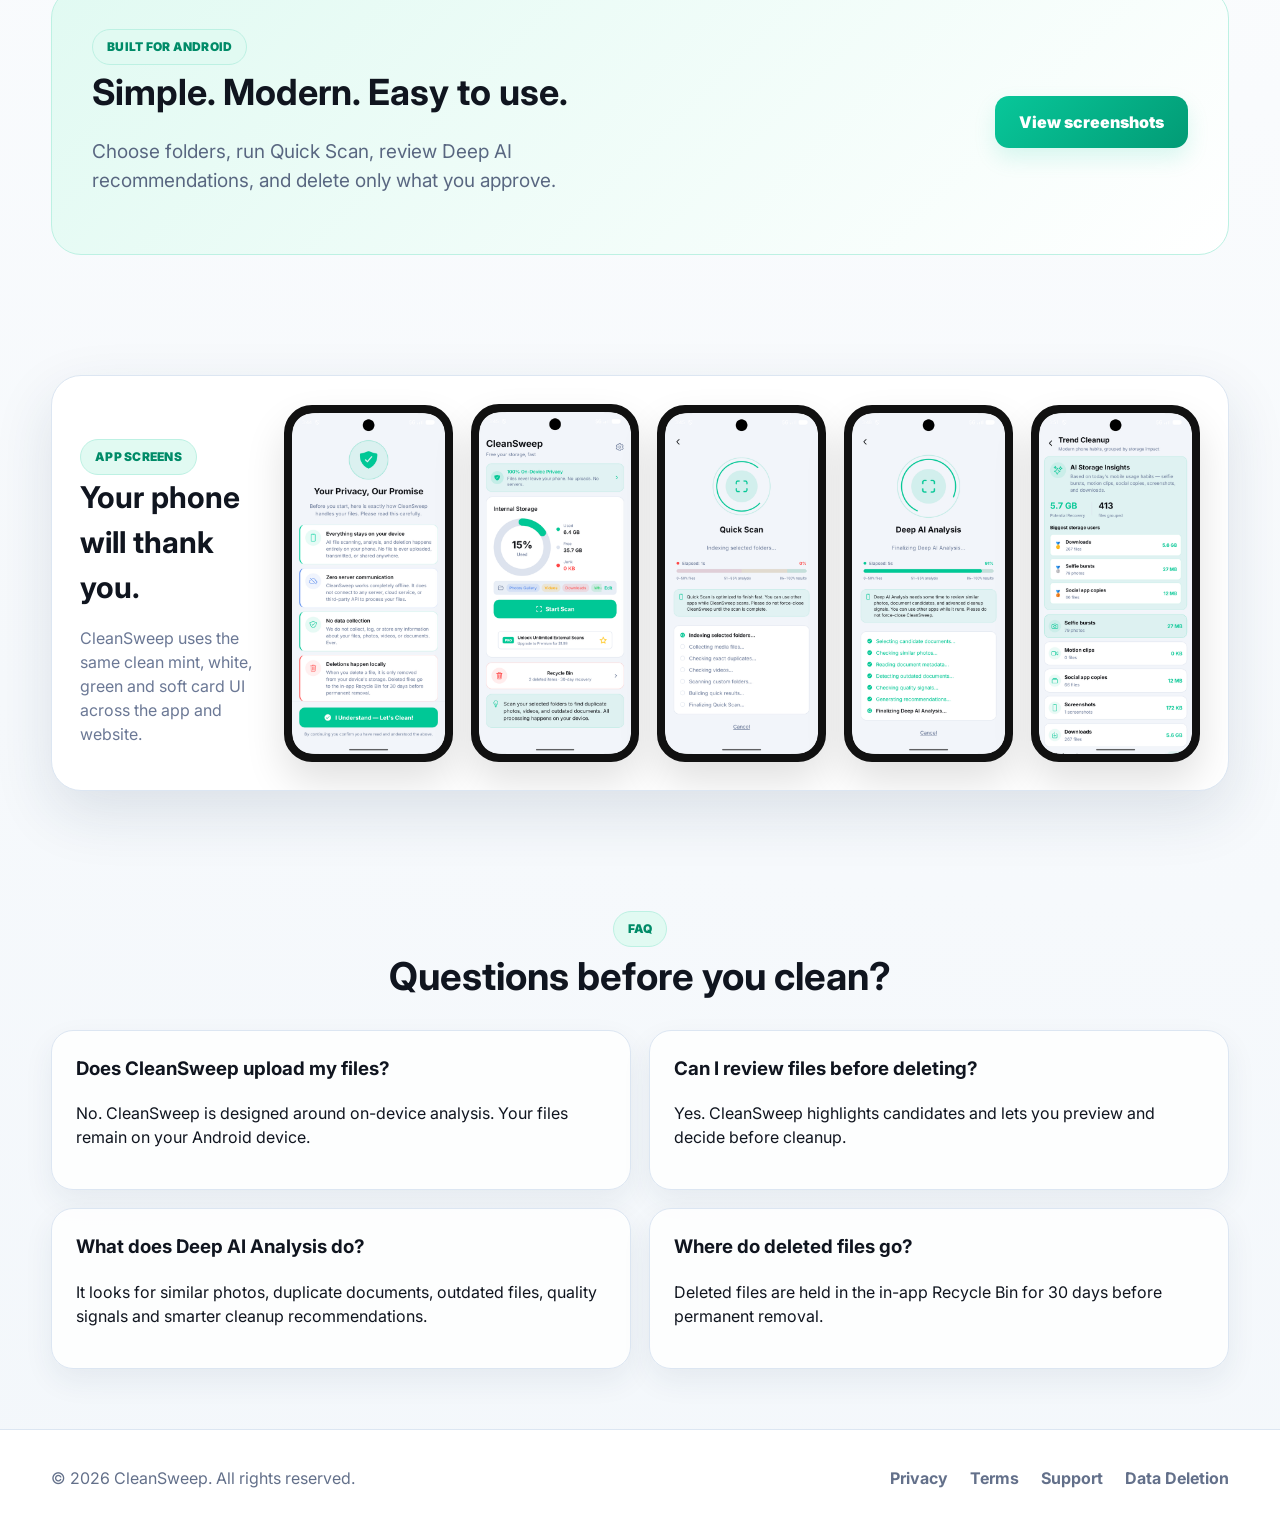
==== commit eeafd2b9: "Update video source in index.html CleanSweep walk trough video" ====
--- a/index.html
+++ b/index.html
@@ -1 +1,445 @@
-<!doctype html><html lang="en"><head><meta charset="utf-8"><meta name="viewport" content="width=device-width,initial-scale=1"><title>CleanSweep — AI-powered Android storage cleaner</title><meta name="description" content="CleanSweep helps Android users find duplicate files, outdated documents, large files, and storage clutter with 100% on-device privacy."><link rel="icon" href="assets/favicon.png"><link rel="preconnect" href="https://fonts.googleapis.com"><link rel="preconnect" href="https://fonts.gstatic.com" crossorigin><link href="https://fonts.googleapis.com/css2?family=Inter:wght@400;600;700;800;900&display=swap" rel="stylesheet"><link rel="stylesheet" href="assets/styles.css"></head><body><nav class="nav"><div class="container nav-inner"><a class="brand" href="index.html"><img src="assets/cleansweep-logo.png" alt="CleanSweep logo"><span>CleanSweep</span></a><div class="nav-links"><a class="active" href="index.html">Home</a><a href="#features">Features</a><a href="#how">How It Works</a><a href="privacy.html">Privacy</a><a href="#screenshots">Screenshots</a><a href="#faq">FAQ</a></div><a class="nav-cta" href="#download">▶ Get it on Google Play</a><button class="menu">☰</button></div><div class="mobile-bar"><a href="index.html">Home</a><a href="#features">Features</a><a href="privacy.html">Privacy</a><a href="support.html">Support</a><a href="contact.html">Contact</a></div></nav><main><section class="hero"><div class="container hero-grid"><div><span class="pill">AI-powered • 100% on-device • Android focused</span><h1>Clean More.<br><span class="gradient">Save More.</span></h1><p class="lead">CleanSweep helps you find duplicate files, large files, old documents and storage clutter so your Android phone feels lighter, faster and easier to manage.</p><div class="hero-points"><div class="point"><div class="icon">🛡</div><div><strong>100% On-Device</strong><span>Your files never leave your phone</span></div></div><div class="point"><div class="icon">✦</div><div><strong>AI Deep Analysis</strong><span>Smarter insights, better results</span></div></div><div class="point"><div class="icon">🧹</div><div><strong>You’re in Control</strong><span>Review before delete. Always.</span></div></div></div><div class="actions"><a class="btn primary" id="download" href="#">▶ Get it on Google Play</a><a class="btn secondary" href="#how">◉ See How It Works</a></div><div class="rating"><div class="avatars"><span></span><span></span><span></span><span></span></div><div><div class="stars">★★★★★</div><small>Built for users who want safer storage cleanup</small></div></div></div><div class="phones"><div class="phone one"><img src="assets/screenshots/results.png" alt="CleanSweep scan results screen"></div><div class="phone two"><img src="assets/screenshots/home.png" alt="CleanSweep home screen"></div><div class="phone three"><img src="assets/screenshots/duplicates.png" alt="CleanSweep duplicate files screen"></div></div></div></section><div class="container"><div class="statbar"><div class="stat"><div class="icon">▣</div><div><b>621 MB+</b><small>Average space recovered</small></div></div><div class="stat"><div class="icon">⌁</div><div><b>70+</b><small>Duplicate files found</small></div></div><div class="stat"><div class="icon">🗑</div><div><b>2+</b><small>Outdated files detected</small></div></div><div class="stat"><div class="icon">🛡</div><div><b>100%</b><small>On-device privacy</small></div></div></div></div><section id="features" class="section"><div class="container"><div class="section-title"><span class="pill">Smart • Safe • Secure</span><h2>Powerful Features. <span class="gradient">Total Control.</span></h2><p>Everything you need to clean your storage — with privacy you can trust.</p></div><div class="features"><div class="card feature"><div class="icon">🛡</div><h3>On-Device Privacy</h3><p>All scanning, analysis and deletion happens on your phone. No uploads.</p></div><div class="card feature"><div class="icon">☁</div><h3>Works Offline</h3><p>No server, cloud service or third-party API is needed to process files.</p></div><div class="card feature"><div class="icon">✦</div><h3>AI Deep Analysis</h3><p>Detects similar photos, receipts, invoices, document duplicates and quality issues.</p></div><div class="card feature"><div class="icon">🗑</div><h3>Recycle Bin</h3><p>Deleted files stay in the in-app Recycle Bin for 30 days before permanent deletion.</p></div><div class="card feature"><div class="icon">📁</div><h3>Custom Folder Scan</h3><p>Scan selected folders including Downloads, Documents and WhatsApp media.</p></div><div class="card feature"><div class="icon">🔒</div><h3>External Storage</h3><p>Unlock SD card scanning through sharing or Lifetime Premium.</p></div></div></div></section><section id="how" class="section"><div class="container"><div class="wide-cta"><div><span class="pill">Built for Android</span><h2>Simple. Modern. Easy to use.</h2><p class="lead">Choose folders, run Quick Scan, review Deep AI recommendations, and delete only what you approve.</p></div><a class="btn primary" href="#screenshots">View screenshots</a></div></div></section><section id="screenshots" class="section"><div class="container showcase"><div class="shot-row"><div class="shot-copy"><span class="pill">App Screens</span><h3>Your phone will thank you.</h3><p>CleanSweep uses the same clean mint, white, green and soft card UI across the app and website.</p></div><div class="mini-phone"><img src="assets/screenshots/privacy.png" alt="Privacy promise screen"></div><div class="mini-phone"><img src="assets/screenshots/home.png" alt="Home screen"></div><div class="mini-phone"><img src="assets/screenshots/quick-scan.png" alt="Quick scan screen"></div><div class="mini-phone"><img src="assets/screenshots/deep-results.png" alt="Deep AI results screen"></div><div class="mini-phone"><img src="assets/screenshots/outdated.png" alt="Outdated files screen"></div></div></div></section><section id="faq" class="section"><div class="container"><div class="section-title"><span class="pill">FAQ</span><h2>Questions before you clean?</h2></div><div class="faq-grid"><div class="card faq"><h3>Does CleanSweep upload my files?</h3><p>No. CleanSweep is designed around on-device analysis. Your files remain on your Android device.</p></div><div class="card faq"><h3>Can I review files before deleting?</h3><p>Yes. CleanSweep highlights candidates and lets you preview and decide before cleanup.</p></div><div class="card faq"><h3>What does Deep AI Analysis do?</h3><p>It looks for similar photos, duplicate documents, outdated files, quality signals and smarter cleanup recommendations.</p></div><div class="card faq"><h3>Where do deleted files go?</h3><p>Deleted files are held in the in-app Recycle Bin for 30 days before permanent removal.</p></div></div></div></section></main><footer class="footer"><div class="container footer-grid"><div>© <span data-year></span> CleanSweep. All rights reserved.</div><div><a href="privacy.html">Privacy</a><a href="terms.html">Terms</a><a href="support.html">Support</a><a href="delete-account.html">Data Deletion</a></div></div></footer><script src="assets/main.js"></script></body></html>
+<!doctype html>
+<html lang="en">
+<head>
+    <meta charset="utf-8">
+    <meta name="viewport" content="width=device-width,initial-scale=1">
+    <title>CleanSweep — AI-powered Android storage cleaner</title>
+    <meta name="description" content="CleanSweep helps Android users find duplicate files, outdated documents, large files, and storage clutter with 100% on-device privacy.">
+    <link rel="icon" href="assets/favicon.png">
+    <link rel="preconnect" href="https://fonts.googleapis.com">
+    <link rel="preconnect" href="https://fonts.gstatic.com" crossorigin>
+    <link href="https://fonts.googleapis.com/css2?family=Inter:wght@400;600;700;800;900&display=swap" rel="stylesheet">
+    <link rel="stylesheet" href="assets/styles.css">
+
+    <!-- ============================================================
+         DEMO VIDEO SECTION STYLES – move these to assets/styles.css
+         ============================================================ -->
+    <style>
+        /* ----------------------------
+           Demo Video Section
+        ---------------------------- */
+        .demo-section {
+            padding-top: 90px;
+            padding-bottom: 90px;
+        }
+
+        .demo-card {
+            display: flex;
+            flex-direction: column;
+            align-items: center;
+            margin-top: 50px;
+            gap: 30px;
+        }
+
+        /* phone frame wrapper */
+        .demo-phone-frame {
+            position: relative;
+            max-width: 340px;
+            width: 100%;
+            margin: 0 auto;
+            border-radius: 42px;
+            padding: 14px;
+            background: linear-gradient(145deg, #2a2a2a, #1a1a1a);
+            box-shadow: 0 24px 60px rgba(0, 0, 0, 0.25);
+        }
+
+        /* notch */
+        .demo-phone-frame::before {
+            content: '';
+            position: absolute;
+            top: 20px;
+            left: 50%;
+            transform: translateX(-50%);
+            width: 120px;
+            height: 26px;
+            background: #1a1a1a;
+            border-radius: 0 0 16px 16px;
+            z-index: 10;
+            box-shadow: inset 0 2px 4px rgba(255, 255, 255, 0.05);
+        }
+
+        /* camera dot */
+        .demo-phone-frame::after {
+            content: '';
+            position: absolute;
+            top: 26px;
+            right: 50px;
+            width: 8px;
+            height: 8px;
+            background: #2a2a2a;
+            border-radius: 50%;
+            z-index: 11;
+            box-shadow: inset 0 1px 2px rgba(0, 0, 0, 0.6);
+        }
+
+        .demo-phone-screen {
+            border-radius: 30px;
+            overflow: hidden;
+            background: #000;
+            aspect-ratio: 9 / 16;
+        }
+
+        .demo-phone-screen iframe {
+            width: 100%;
+            height: 100%;
+            border: 0;
+            display: block;
+        }
+
+        /* badge above video */
+        .demo-badge {
+            display: inline-block;
+            background: #eef6f0;
+            color: #1a7a4a;
+            font-weight: 600;
+            font-size: 0.85rem;
+            padding: 6px 18px;
+            border-radius: 40px;
+            letter-spacing: 0.3px;
+            margin-bottom: 18px;
+        }
+
+        /* content below video */
+        .demo-content {
+            max-width: 600px;
+            text-align: center;
+            margin-top: 12px;
+        }
+
+        .demo-content h3 {
+            margin-bottom: 18px;
+            font-size: 1.6rem;
+        }
+
+        .demo-content ul {
+            list-style: none;
+            padding: 0;
+            margin: 25px 0 20px;
+            display: flex;
+            flex-wrap: wrap;
+            justify-content: center;
+            gap: 12px 28px;
+        }
+
+        .demo-content li {
+            font-size: 17px;
+            color: #333;
+            line-height: 1.6;
+        }
+
+        .demo-content .cta-text {
+            font-size: 1.05rem;
+            color: #444;
+            margin: 16px 0 22px;
+            max-width: 480px;
+            margin-left: auto;
+            margin-right: auto;
+        }
+
+        .demo-content .btn {
+            margin-top: 4px;
+        }
+
+        /* mobile tweaks */
+        @media (max-width: 600px) {
+            .demo-phone-frame {
+                max-width: 260px;
+                padding: 10px;
+                border-radius: 32px;
+            }
+            .demo-phone-screen {
+                border-radius: 22px;
+            }
+            .demo-phone-frame::before {
+                width: 90px;
+                height: 20px;
+                top: 14px;
+            }
+            .demo-phone-frame::after {
+                top: 20px;
+                right: 36px;
+                width: 6px;
+                height: 6px;
+            }
+            .demo-content ul {
+                flex-direction: column;
+                align-items: center;
+                gap: 6px;
+            }
+            .demo-content .cta-text {
+                font-size: 0.95rem;
+            }
+        }
+    </style>
+</head>
+<body>
+
+    <nav class="nav">
+        <div class="container nav-inner">
+            <a class="brand" href="index.html">
+                <img src="assets/cleansweep-logo.png" alt="CleanSweep logo">
+                <span>CleanSweep</span>
+            </a>
+            <div class="nav-links">
+                <a class="active" href="index.html">Home</a>
+                <a href="#features">Features</a>
+                <a href="#how">How It Works</a>
+                <a href="privacy.html">Privacy</a>
+                <a href="#screenshots">Screenshots</a>
+                <a href="#faq">FAQ</a>
+            </div>
+            <a class="nav-cta" href="#download">▶ Get it on Google Play</a>
+            <button class="menu">☰</button>
+        </div>
+        <div class="mobile-bar">
+            <a href="index.html">Home</a>
+            <a href="#features">Features</a>
+            <a href="privacy.html">Privacy</a>
+            <a href="support.html">Support</a>
+            <a href="contact.html">Contact</a>
+        </div>
+    </nav>
+
+    <main>
+
+        <!-- ===== HERO ===== -->
+        <section class="hero">
+            <div class="container hero-grid">
+                <div>
+                    <span class="pill">AI-powered • 100% on-device • Android focused</span>
+                    <h1>Clean More.<br><span class="gradient">Save More.</span></h1>
+                    <p class="lead">CleanSweep helps you find duplicate files, large files, old documents and storage clutter so your Android phone feels lighter, faster and easier to manage.</p>
+                    <div class="hero-points">
+                        <div class="point">
+                            <div class="icon">🛡</div>
+                            <div><strong>100% On-Device</strong><span>Your files never leave your phone</span></div>
+                        </div>
+                        <div class="point">
+                            <div class="icon">✦</div>
+                            <div><strong>AI Deep Analysis</strong><span>Smarter insights, better results</span></div>
+                        </div>
+                        <div class="point">
+                            <div class="icon">🧹</div>
+                            <div><strong>You're in Control</strong><span>Review before delete. Always.</span></div>
+                        </div>
+                    </div>
+                    <div class="actions">
+                        <a class="btn primary" id="download" href="#">▶ Get it on Google Play</a>
+                        <a class="btn secondary" href="#how">◉ See How It Works</a>
+                    </div>
+                    <div class="rating">
+                        <div class="avatars"><span></span><span></span><span></span><span></span></div>
+                        <div>
+                            <div class="stars">★★★★★</div>
+                            <small>Built for users who want safer storage cleanup</small>
+                        </div>
+                    </div>
+                </div>
+                <div class="phones">
+                    <div class="phone one"><img src="assets/screenshots/results.png" alt="CleanSweep scan results screen"></div>
+                    <div class="phone two"><img src="assets/screenshots/home.png" alt="CleanSweep home screen"></div>
+                    <div class="phone three"><img src="assets/screenshots/duplicates.png" alt="CleanSweep duplicate files screen"></div>
+                </div>
+            </div>
+        </section>
+
+        <!-- ===== STATISTICS ===== -->
+        <div class="container">
+            <div class="statbar">
+                <div class="stat">
+                    <div class="icon">▣</div>
+                    <div><b>621 MB+</b><small>Average space recovered</small></div>
+                </div>
+                <div class="stat">
+                    <div class="icon">⌁</div>
+                    <div><b>70+</b><small>Duplicate files found</small></div>
+                </div>
+                <div class="stat">
+                    <div class="icon">🗑</div>
+                    <div><b>2+</b><small>Outdated files detected</small></div>
+                </div>
+                <div class="stat">
+                    <div class="icon">🛡</div>
+                    <div><b>100%</b><small>On-device privacy</small></div>
+                </div>
+            </div>
+        </div>
+
+        <!-- ===== FEATURES ===== -->
+        <section id="features" class="section">
+            <div class="container">
+                <div class="section-title">
+                    <span class="pill">Smart • Safe • Secure</span>
+                    <h2>Powerful Features. <span class="gradient">Total Control.</span></h2>
+                    <p>Everything you need to clean your storage — with privacy you can trust.</p>
+                </div>
+                <div class="features">
+                    <div class="card feature">
+                        <div class="icon">🛡</div>
+                        <h3>On-Device Privacy</h3>
+                        <p>All scanning, analysis and deletion happens on your phone. No uploads.</p>
+                    </div>
+                    <div class="card feature">
+                        <div class="icon">☁</div>
+                        <h3>Works Offline</h3>
+                        <p>No server, cloud service or third-party API is needed to process files.</p>
+                    </div>
+                    <div class="card feature">
+                        <div class="icon">✦</div>
+                        <h3>AI Deep Analysis</h3>
+                        <p>Detects similar photos, receipts, invoices, document duplicates and quality issues.</p>
+                    </div>
+                    <div class="card feature">
+                        <div class="icon">🗑</div>
+                        <h3>Recycle Bin</h3>
+                        <p>Deleted files stay in the in-app Recycle Bin for 30 days before permanent deletion.</p>
+                    </div>
+                    <div class="card feature">
+                        <div class="icon">📁</div>
+                        <h3>Custom Folder Scan</h3>
+                        <p>Scan selected folders including Downloads, Documents and WhatsApp media.</p>
+                    </div>
+                    <div class="card feature">
+                        <div class="icon">🔒</div>
+                        <h3>External Storage</h3>
+                        <p>Unlock SD card scanning through sharing or Lifetime Premium.</p>
+                    </div>
+                </div>
+            </div>
+        </section>
+
+        <!-- ===== 🎥 DEMO VIDEO SECTION (improved) ===== -->
+        <section id="demo" class="section demo-section">
+            <div class="container">
+                <div class="section-title">
+                    <span class="pill">See It In Action</span>
+                    <h2>
+                        See <span class="gradient">CleanSweep</span> in Action
+                    </h2>
+                    <p>
+                        See how CleanSweep quickly identifies duplicate photos, videos,
+                        large files, and outdated documents—all while keeping every
+                        file securely on your device.
+                    </p>
+                </div>
+
+                <div class="demo-card">
+
+                    <!-- badge + phone frame -->
+                    <div class="demo-video-wrapper">
+                        <span class="demo-badge">🎥 App Demo</span>
+                        <div class="demo-phone-frame">
+                            <div class="demo-phone-screen">
+                                <iframe
+                                    src="https://youtube.com/shorts/uH63S_wUovk"
+                                    title="CleanSweep Demo"
+                                    loading="lazy"
+                                    allow="accelerometer; autoplay; clipboard-write; encrypted-media; gyroscope; picture-in-picture; web-share"
+                                    allowfullscreen>
+                                </iframe>
+                            </div>
+                        </div>
+                    </div>
+
+                    <!-- content below video -->
+                    <div class="demo-content">
+                        <h3>Why You'll Love It</h3>
+                        <ul>
+                            <li>✔ Find duplicate photos and videos</li>
+                            <li>✔ Detect large and outdated files</li>
+                            <li>✔ Review every recommendation before deleting</li>
+                            <li>✔ Your files never leave your device</li>
+                        </ul>
+
+                        <p class="cta-text">
+                            Ready to reclaim your storage? Download CleanSweep and experience
+                            smarter, safer cleanup today.
+                        </p>
+
+                        <a class="btn primary" href="#download">
+                            ▶ Get it on Google Play
+                        </a>
+                    </div>
+
+                </div>
+            </div>
+        </section>
+
+        <!-- ===== HOW IT WORKS ===== -->
+        <section id="how" class="section">
+            <div class="container">
+                <div class="wide-cta">
+                    <div>
+                        <span class="pill">Built for Android</span>
+                        <h2>Simple. Modern. Easy to use.</h2>
+                        <p class="lead">Choose folders, run Quick Scan, review Deep AI recommendations, and delete only what you approve.</p>
+                    </div>
+                    <a class="btn primary" href="#screenshots">View screenshots</a>
+                </div>
+            </div>
+        </section>
+
+        <!-- ===== SCREENSHOTS ===== -->
+        <section id="screenshots" class="section">
+            <div class="container showcase">
+                <div class="shot-row">
+                    <div class="shot-copy">
+                        <span class="pill">App Screens</span>
+                        <h3>Your phone will thank you.</h3>
+                        <p>CleanSweep uses the same clean mint, white, green and soft card UI across the app and website.</p>
+                    </div>
+                    <div class="mini-phone"><img src="assets/screenshots/privacy.png" alt="Privacy promise screen"></div>
+                    <div class="mini-phone"><img src="assets/screenshots/home.png" alt="Home screen"></div>
+                    <div class="mini-phone"><img src="assets/screenshots/quick-scan.png" alt="Quick scan screen"></div>
+                    <div class="mini-phone"><img src="assets/screenshots/deep-results.png" alt="Deep AI results screen"></div>
+                    <div class="mini-phone"><img src="assets/screenshots/outdated.png" alt="Outdated files screen"></div>
+                </div>
+            </div>
+        </section>
+
+        <!-- ===== FAQ ===== -->
+        <section id="faq" class="section">
+            <div class="container">
+                <div class="section-title">
+                    <span class="pill">FAQ</span>
+                    <h2>Questions before you clean?</h2>
+                </div>
+                <div class="faq-grid">
+                    <div class="card faq">
+                        <h3>Does CleanSweep upload my files?</h3>
+                        <p>No. CleanSweep is designed around on-device analysis. Your files remain on your Android device.</p>
+                    </div>
+                    <div class="card faq">
+                        <h3>Can I review files before deleting?</h3>
+                        <p>Yes. CleanSweep highlights candidates and lets you preview and decide before cleanup.</p>
+                    </div>
+                    <div class="card faq">
+                        <h3>What does Deep AI Analysis do?</h3>
+                        <p>It looks for similar photos, duplicate documents, outdated files, quality signals and smarter cleanup recommendations.</p>
+                    </div>
+                    <div class="card faq">
+                        <h3>Where do deleted files go?</h3>
+                        <p>Deleted files are held in the in-app Recycle Bin for 30 days before permanent removal.</p>
+                    </div>
+                </div>
+            </div>
+        </section>
+
+    </main>
+
+    <!-- ===== FOOTER ===== -->
+    <footer class="footer">
+        <div class="container footer-grid">
+            <div>© <span data-year></span> CleanSweep. All rights reserved.</div>
+            <div>
+                <a href="privacy.html">Privacy</a>
+                <a href="terms.html">Terms</a>
+                <a href="support.html">Support</a>
+                <a href="delete-account.html">Data Deletion</a>
+            </div>
+        </div>
+    </footer>
+
+    <script src="assets/main.js"></script>
+</body>
+</html>
